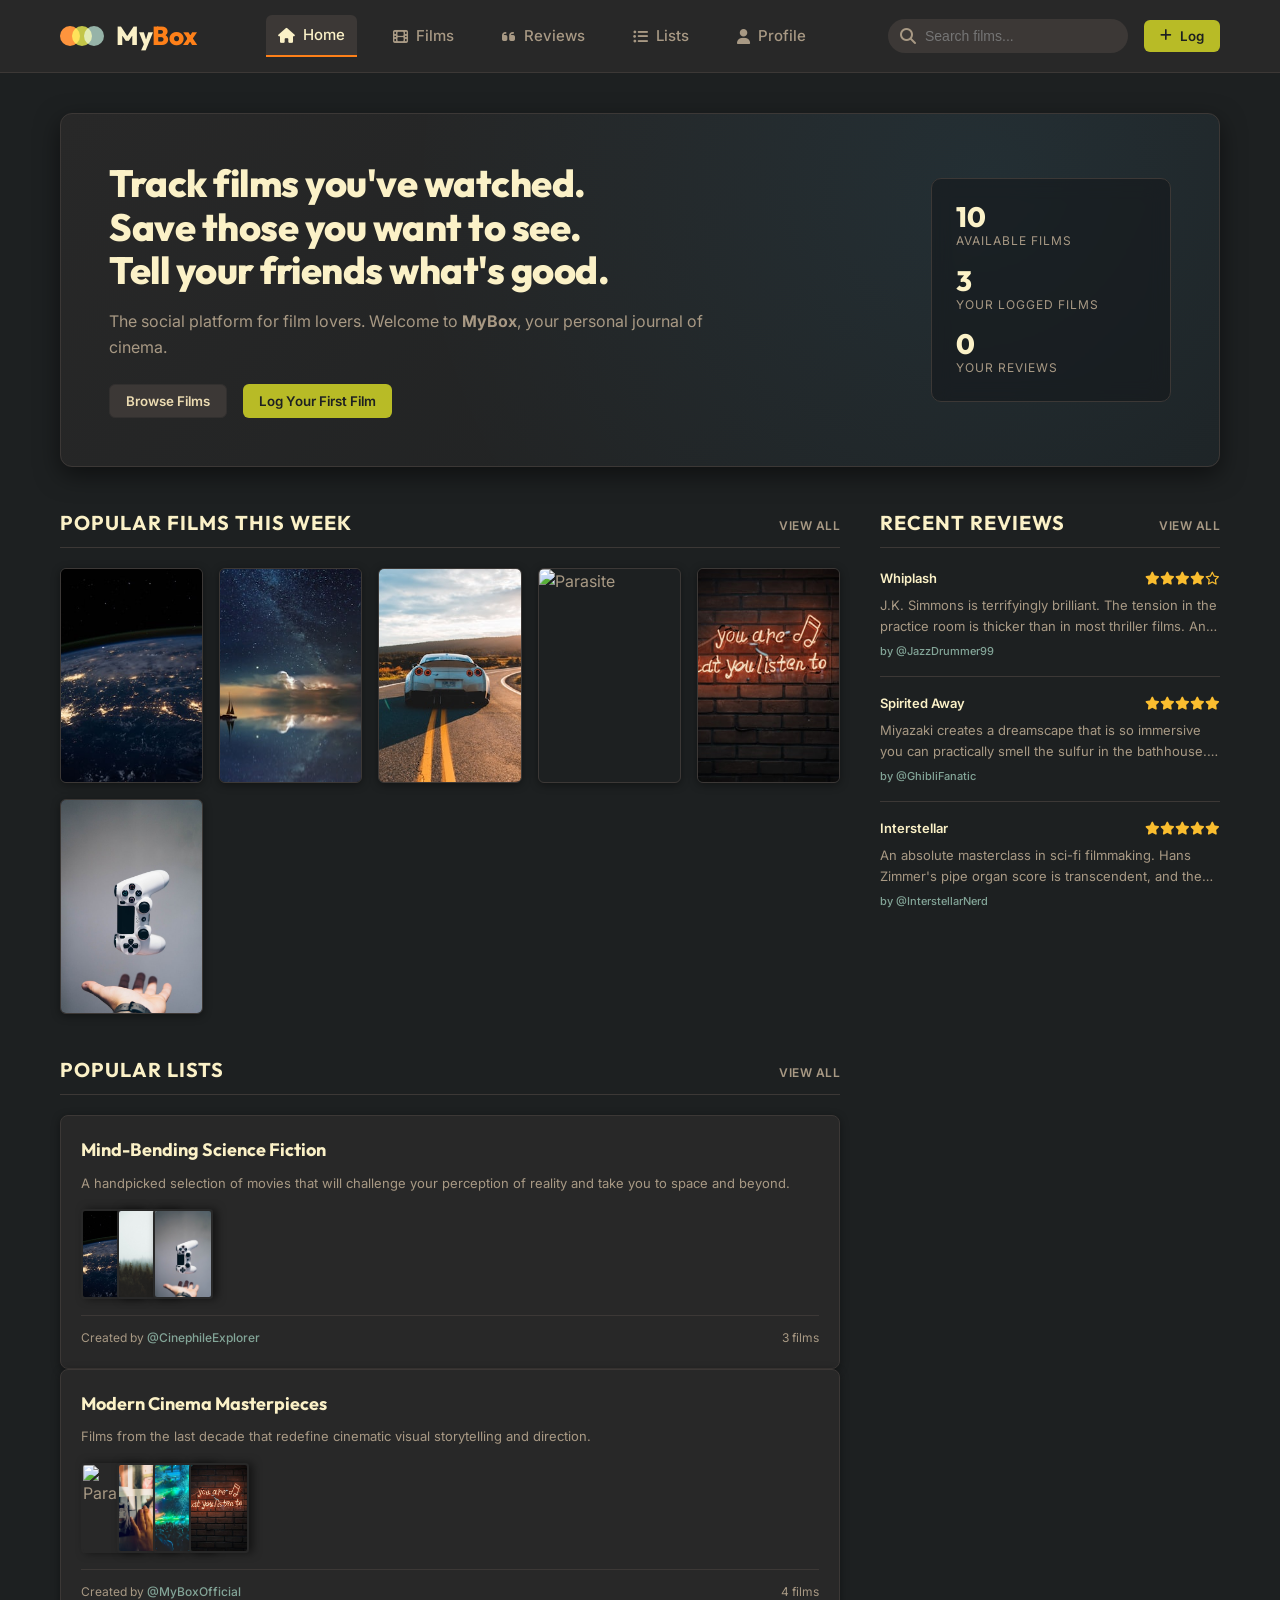
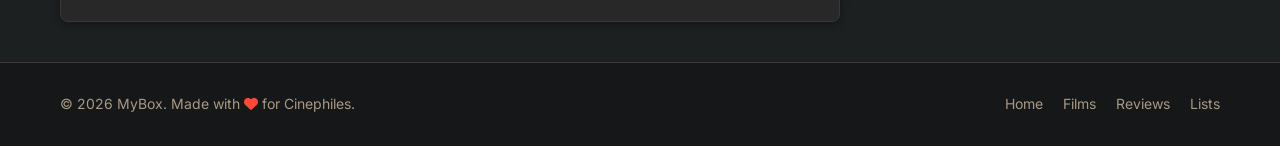
==== index.html @ 8ff8b57e "First Commit" ====
<!DOCTYPE html>
<html lang="en">
<head>
    <meta charset="UTF-8">
    <meta name="viewport" content="width=device-width, initial-scale=1.0">
    <title>MyBox — Track, Rate, and Review Films</title>
    <!-- Google Fonts: Inter & Outfit -->
    <link rel="preconnect" href="https://fonts.googleapis.com">
    <link rel="preconnect" href="https://fonts.gstatic.com" crossorigin>
    <link href="https://fonts.googleapis.com/css2?family=Inter:wght@300;400;500;600;700&family=Outfit:wght@400;500;600;700;800&display=swap" rel="stylesheet">
    <!-- FontAwesome for icons -->
    <link rel="stylesheet" href="https://cdnjs.cloudflare.com/ajax/libs/font-awesome/6.4.0/css/all.min.css">
    <!-- Main Stylesheet -->
    <link rel="stylesheet" href="styles.css">
</head>
<body>

    <!-- Header Navigation -->
    <header class="app-header">
        <div class="header-container">
            <!-- Logo Section -->
            <a href="#" class="logo-btn" id="nav-logo">
                <div class="logo-icon">
                    <span class="circle circle-orange"></span>
                    <span class="circle circle-green"></span>
                    <span class="circle circle-blue"></span>
                </div>
                <span class="logo-text">My<span>Box</span></span>
            </a>

            <!-- Navigation Links -->
            <nav class="nav-links">
                <a href="#" class="nav-item active" data-tab="home"><i class="fa-solid fa-house"></i> Home</a>
                <a href="#" class="nav-item" data-tab="films"><i class="fa-solid fa-film"></i> Films</a>
                <a href="#" class="nav-item" data-tab="reviews"><i class="fa-solid fa-quote-left"></i> Reviews</a>
                <a href="#" class="nav-item" data-tab="lists"><i class="fa-solid fa-list-ul"></i> Lists</a>
                <a href="#" class="nav-item" data-tab="profile" id="profile-nav-link"><i class="fa-solid fa-user"></i> Profile</a>
            </nav>

            <!-- Search and Actions -->
            <div class="header-actions">
                <div class="search-box">
                    <i class="fa-solid fa-magnifying-glass search-icon"></i>
                    <input type="text" id="global-search" placeholder="Search films...">
                    <div id="search-results-dropdown" class="search-dropdown hidden"></div>
                </div>
                <button class="btn btn-primary log-btn-trigger" id="global-log-btn">
                    <i class="fa-solid fa-plus"></i> Log
                </button>
            </div>
        </div>
    </header>

    <!-- Main Container -->
    <main class="app-main">

        <!-- ================= HOME TAB ================= -->
        <section id="home-tab" class="tab-content active">
            <!-- Hero Banner -->
            <div class="hero-banner">
                <div class="hero-overlay"></div>
                <div class="hero-content">
                    <h1>Track films you've watched.<br>Save those you want to see.<br>Tell your friends what's good.</h1>
                    <p class="hero-subtext">The social platform for film lovers. Welcome to <strong>MyBox</strong>, your personal journal of cinema.</p>
                    <div class="hero-cta">
                        <button class="btn btn-secondary nav-redirect-btn" data-target="films">Browse Films</button>
                        <button class="btn btn-primary log-btn-trigger">Log Your First Film</button>
                    </div>
                </div>
                <div class="hero-stats">
                    <div class="stat-card">
                        <span class="stat-num" id="stat-total-films">10</span>
                        <span class="stat-label">Available Films</span>
                    </div>
                    <div class="stat-card">
                        <span class="stat-num" id="stat-total-logs">0</span>
                        <span class="stat-label">Your Logged Films</span>
                    </div>
                    <div class="stat-card">
                        <span class="stat-num" id="stat-total-reviews">0</span>
                        <span class="stat-label">Your Reviews</span>
                    </div>
                </div>
            </div>

            <!-- Dashboard Grid -->
            <div class="home-grid">
                <!-- Popular Films Grid (Left side) -->
                <div class="grid-section main-section">
                    <div class="section-header">
                        <h2>Popular Films This Week</h2>
                        <a href="#" class="view-all-link nav-redirect-btn" data-target="films">View All</a>
                    </div>
                    <div class="films-slider" id="popular-films-grid">
                        <!-- Populated by JavaScript -->
                    </div>

                    <!-- Curated Lists Section -->
                    <div class="section-header list-section-header">
                        <h2>Popular Lists</h2>
                        <a href="#" class="view-all-link nav-redirect-btn" data-target="lists">View All</a>
                    </div>
                    <div class="lists-grid" id="popular-lists-grid">
                        <!-- Populated by JavaScript -->
                    </div>
                </div>

                <!-- Recent Activity & Reviews (Right side) -->
                <div class="grid-section side-section">
                    <div class="section-header">
                        <h2>Recent Reviews</h2>
                        <a href="#" class="view-all-link nav-redirect-btn" data-target="reviews">View All</a>
                    </div>
                    <div class="reviews-list-compact" id="home-reviews-list">
                        <!-- Populated by JavaScript -->
                    </div>
                </div>
            </div>
        </section>

        <!-- ================= FILMS TAB ================= -->
        <section id="films-tab" class="tab-content hidden">
            <div class="catalog-header">
                <div>
                    <h1>Browse Films</h1>
                    <p class="section-desc">Explore our database of films. Rate, like, or log any title to update your journal.</p>
                </div>
                <!-- Catalog Filters -->
                <div class="catalog-filters">
                    <div class="filter-group">
                        <label for="filter-genre">Genre</label>
                        <select id="filter-genre">
                            <option value="all">All Genres</option>
                            <!-- Genres populated by JS -->
                        </select>
                    </div>
                    <div class="filter-group">
                        <label for="sort-films">Sort By</label>
                        <select id="sort-films">
                            <option value="popularity">Popularity</option>
                            <option value="rating">Average Rating</option>
                            <option value="year-desc">Release Date (Newest)</option>
                            <option value="year-asc">Release Date (Oldest)</option>
                        </select>
                    </div>
                </div>
            </div>

            <!-- Film Grid -->
            <div class="films-grid-layout" id="films-catalog-grid">
                <!-- Populated by JavaScript -->
            </div>
        </section>

        <!-- ================= REVIEWS TAB ================= -->
        <section id="reviews-tab" class="tab-content hidden">
            <div class="reviews-header">
                <div>
                    <h1>Community Reviews</h1>
                    <p class="section-desc">See what others are writing about. Write your own review by logging a film.</p>
                </div>
                <button class="btn btn-primary log-btn-trigger"><i class="fa-solid fa-pen-fancy"></i> Write a Review</button>
            </div>

            <div class="reviews-layout">
                <div class="reviews-feed" id="full-reviews-feed">
                    <!-- Populated by JavaScript -->
                </div>
                <div class="reviews-sidebar">
                    <div class="sticky-card">
                        <h3>Your Reviewing Stats</h3>
                        <div class="sidebar-stat-row">
                            <span>Reviewed Films:</span>
                            <strong id="sidebar-reviewed-count">0</strong>
                        </div>
                        <div class="sidebar-stat-row">
                            <span>Average Given Rating:</span>
                            <strong id="sidebar-avg-rating">0.0 ★</strong>
                        </div>
                        <div class="sidebar-stat-row">
                            <span>Total Likes Given:</span>
                            <strong id="sidebar-likes-count">0 <i class="fa-solid fa-heart text-danger"></i></strong>
                        </div>
                    </div>
                </div>
            </div>
        </section>

        <!-- ================= LISTS TAB ================= -->
        <section id="lists-tab" class="tab-content hidden">
            <div class="lists-header">
                <div>
                    <h1>Curated Movie Lists</h1>
                    <p class="section-desc">Create and explore film collections curated by the MyBox community.</p>
                </div>
                <button class="btn btn-primary" id="create-list-trigger-btn"><i class="fa-solid fa-plus"></i> Create a List</button>
            </div>

            <div class="lists-catalog-grid" id="lists-catalog-grid">
                <!-- Populated by JavaScript -->
            </div>
        </section>

        <!-- ================= PROFILE TAB ================= -->
        <section id="profile-tab" class="tab-content hidden">
            <div class="profile-banner">
                <div class="profile-avatar">
                    <i class="fa-solid fa-user-astronaut"></i>
                </div>
                <div class="profile-info">
                    <h1 id="profile-username">CinephileExplorer</h1>
                    <p class="profile-bio">Welcome to my movie diary. Watching films, writing reviews, and curating collections.</p>
                </div>
                <div class="profile-counters">
                    <div class="counter-item">
                        <span class="counter-num" id="profile-watched-count">0</span>
                        <span class="counter-label">Watched</span>
                    </div>
                    <div class="counter-item">
                        <span class="counter-num" id="profile-watchlist-count">0</span>
                        <span class="counter-label">Watchlist</span>
                    </div>
                    <div class="counter-item">
                        <span class="counter-num" id="profile-likes-count">0</span>
                        <span class="counter-label">Liked</span>
                    </div>
                    <div class="counter-item">
                        <span class="counter-num" id="profile-lists-count">0</span>
                        <span class="counter-label">Lists</span>
                    </div>
                </div>
            </div>

            <!-- Profile Nav Tabs -->
            <div class="profile-tabs">
                <button class="profile-tab-btn active" data-profile-section="diary">Diary & Logs</button>
                <button class="profile-tab-btn" data-profile-section="watchlist">Watchlist</button>
                <button class="profile-tab-btn" data-profile-section="likes">Liked Films</button>
                <button class="profile-tab-btn" data-profile-section="mylists">My Lists</button>
            </div>

            <!-- Diary Section -->
            <div class="profile-section-content" id="profile-diary-section">
                <h2>Your Journal</h2>
                <div class="table-responsive">
                    <table class="diary-table">
                        <thead>
                            <tr>
                                <th>Date Logged</th>
                                <th>Film Title</th>
                                <th>Year</th>
                                <th>Your Rating</th>
                                <th>Liked</th>
                                <th>Review</th>
                                <th>Actions</th>
                            </tr>
                        </thead>
                        <tbody id="profile-diary-table-body">
                            <!-- Populated by JavaScript -->
                        </tbody>
                    </table>
                </div>
            </div>

            <!-- Watchlist Section -->
            <div class="profile-section-content hidden" id="profile-watchlist-section">
                <h2>Films you want to watch</h2>
                <div class="films-grid-layout" id="profile-watchlist-grid">
                    <!-- Populated by JavaScript -->
                </div>
            </div>

            <!-- Liked Section -->
            <div class="profile-section-content hidden" id="profile-likes-section">
                <h2>Films you've liked</h2>
                <div class="films-grid-layout" id="profile-likes-grid">
                    <!-- Populated by JavaScript -->
                </div>
            </div>

            <!-- My Lists Section -->
            <div class="profile-section-content hidden" id="profile-mylists-section">
                <h2>Your Custom Lists</h2>
                <div class="lists-catalog-grid" id="profile-mylists-grid">
                    <!-- Populated by JavaScript -->
                </div>
            </div>
        </section>

    </main>

    <!-- Footer -->
    <footer class="app-footer">
        <div class="footer-container">
            <p>&copy; 2026 MyBox. Made with <i class="fa-solid fa-heart text-danger"></i> for Cinephiles.</p>
            <div class="footer-links">
                <a href="#" class="nav-redirect-btn" data-target="home">Home</a>
                <a href="#" class="nav-redirect-btn" data-target="films">Films</a>
                <a href="#" class="nav-redirect-btn" data-target="reviews">Reviews</a>
                <a href="#" class="nav-redirect-btn" data-target="lists">Lists</a>
            </div>
        </div>
    </footer>

    <!-- ================= LOG FILM MODAL ================= -->
    <div class="modal-overlay hidden" id="log-modal">
        <div class="modal-container">
            <div class="modal-header">
                <h2>Log a Film</h2>
                <button class="modal-close" id="log-modal-close"><i class="fa-solid fa-xmark"></i></button>
            </div>
            <form id="log-film-form">
                <!-- Select Film Input -->
                <div class="form-group">
                    <label for="log-film-select">Select Film <span class="required">*</span></label>
                    <div class="select-search-container">
                        <select id="log-film-select" required>
                            <option value="" disabled selected>Choose a film to log...</option>
                            <!-- Populated by JavaScript -->
                        </select>
                    </div>
                </div>

                <!-- Rating -->
                <div class="form-group">
                    <label>Your Rating</label>
                    <div class="star-rating" id="modal-star-rating">
                        <i class="fa-regular fa-star rating-star" data-rating="1"></i>
                        <i class="fa-regular fa-star rating-star" data-rating="2"></i>
                        <i class="fa-regular fa-star rating-star" data-rating="3"></i>
                        <i class="fa-regular fa-star rating-star" data-rating="4"></i>
                        <i class="fa-regular fa-star rating-star" data-rating="5"></i>
                    </div>
                    <input type="hidden" id="log-rating-value" value="0">
                </div>

                <!-- Review Text -->
                <div class="form-group">
                    <label for="log-review-text">Review / Notes</label>
                    <textarea id="log-review-text" rows="5" placeholder="Write your thoughts about this film..."></textarea>
                </div>

                <!-- Options Row -->
                <div class="form-options-row">
                    <label class="checkbox-container">
                        <input type="checkbox" id="log-like-checkbox">
                        <span class="checkbox-checkmark"></span>
                        <i class="fa-solid fa-heart inline-heart"></i> Like this film
                    </label>

                    <label class="checkbox-container">
                        <input type="checkbox" id="log-watchlist-checkbox">
                        <span class="checkbox-checkmark"></span>
                        <i class="fa-solid fa-bookmark inline-bookmark"></i> Add to/Keep in Watchlist
                    </label>
                </div>

                <!-- Date -->
                <div class="form-group">
                    <label for="log-date">Watch Date</label>
                    <input type="date" id="log-date" required>
                </div>

                <!-- Footer Buttons -->
                <div class="modal-footer">
                    <button type="button" class="btn btn-secondary" id="log-modal-cancel">Cancel</button>
                    <button type="submit" class="btn btn-primary">Save Log</button>
                </div>
            </form>
        </div>
    </div>

    <!-- ================= FILM DETAIL MODAL ================= -->
    <div class="modal-overlay hidden" id="detail-modal">
        <div class="modal-container detail-modal-container">
            <button class="modal-close detail-modal-close" id="detail-modal-close"><i class="fa-solid fa-xmark"></i></button>
            
            <!-- Backdrop banner -->
            <div class="detail-backdrop" id="detail-backdrop-img">
                <div class="detail-backdrop-overlay"></div>
            </div>

            <!-- Detail Content -->
            <div class="detail-content-wrapper">
                <div class="detail-poster-column">
                    <img id="detail-poster" src="" alt="Film Poster">
                    <!-- Action Panel -->
                    <div class="action-panel">
                        <button class="action-btn" id="action-watch-btn" title="Mark as Watched">
                            <i class="fa-regular fa-circle-check"></i>
                            <span>Watched</span>
                        </button>
                        <button class="action-btn" id="action-like-btn" title="Like">
                            <i class="fa-regular fa-heart"></i>
                            <span>Like</span>
                        </button>
                        <button class="action-btn" id="action-watchlist-btn" title="Add to Watchlist">
                            <i class="fa-regular fa-bookmark"></i>
                            <span>Watchlist</span>
                        </button>
                    </div>
                </div>

                <div class="detail-info-column">
                    <div class="detail-title-row">
                        <h1 id="detail-title">Interstellar</h1>
                        <span class="detail-year" id="detail-year">2014</span>
                        <span class="detail-director-by">Directed by <span id="detail-director">Christopher Nolan</span></span>
                    </div>

                    <div class="detail-meta">
                        <span id="detail-runtime">169 mins</span>
                        <span class="meta-dot">&middot;</span>
                        <span id="detail-genres">Sci-Fi, Adventure</span>
                    </div>

                    <div class="detail-stats-row">
                        <div class="detail-stat">
                            <span class="val" id="detail-avg-rating-val">4.6 ★</span>
                            <span class="lbl">Average Rating</span>
                        </div>
                        <div class="detail-stat">
                            <span class="val" id="detail-likes-count-val">4,203</span>
                            <span class="lbl">Likes</span>
                        </div>
                    </div>

                    <div class="detail-synopsis-section">
                        <h3>Synopsis</h3>
                        <p id="detail-synopsis">The adventures of a group of explorers who make use of a newly discovered wormhole to surpass the limitations on human space travel and conquer the vast distances involved in an interstellar voyage.</p>
                    </div>

                    <div class="detail-cast-section">
                        <h3>Starring</h3>
                        <p id="detail-cast">Matthew McConaughey, Anne Hathaway, Jessica Chastain</p>
                    </div>

                    <!-- Reviews on this film -->
                    <div class="detail-reviews-section">
                        <h3>Reviews on MyBox</h3>
                        <div class="detail-reviews-list" id="detail-reviews-list">
                            <!-- Populated by JavaScript -->
                        </div>
                    </div>
                </div>
            </div>
        </div>
    </div>

    <!-- ================= CREATE LIST MODAL ================= -->
    <div class="modal-overlay hidden" id="create-list-modal">
        <div class="modal-container">
            <div class="modal-header">
                <h2>Create a Movie List</h2>
                <button class="modal-close" id="create-list-modal-close"><i class="fa-solid fa-xmark"></i></button>
            </div>
            <form id="create-list-form">
                <div class="form-group">
                    <label for="list-name">List Name <span class="required">*</span></label>
                    <input type="text" id="list-name" placeholder="e.g. Cinematic Masterpieces of the 21st Century" required>
                </div>

                <div class="form-group">
                    <label for="list-desc">Description</label>
                    <textarea id="list-desc" rows="3" placeholder="Explain what this list is about..."></textarea>
                </div>

                <div class="form-group">
                    <label>Select Films to Include <span class="required">*</span></label>
                    <p class="help-text">Choose at least 2 films to save this list.</p>
                    <div class="checkbox-films-list" id="list-films-checkboxes">
                        <!-- Populated by JavaScript -->
                    </div>
                </div>

                <div class="modal-footer">
                    <button type="button" class="btn btn-secondary" id="create-list-modal-cancel">Cancel</button>
                    <button type="submit" class="btn btn-primary">Create List</button>
                </div>
            </form>
        </div>
    </div>

    <!-- Application Script -->
    <script src="app.js"></script>
</body>
</html>
---- styles.css ----
/* ==========================================================================
   MYBOX DESIGN SYSTEM & STYLESHEET
   ========================================================================== */

/* Color Tokens & Variables (Gruvbox Dark Theme) */
:root {
    --bg-color: #1d2021;
    --panel-color: #282828;
    --panel-hover: #32302f;
    --border-color: #3c3836;
    --text-color: #a89984;
    --text-white: #fbf1c7;
    --text-highlight: #ebdbb2;
    
    /* Branding Accent Colors */
    --color-orange: #fe8019;
    --color-green: #b8bb26;
    --color-blue: #83a598;
    --danger-color: #fb4934;
    --star-color: #fabd2f;
    
    /* Layout & Shadow */
    --input-bg: #3c3836;
    --input-focus: #504945;
    --shadow-sm: 0 2px 8px rgba(0, 0, 0, 0.4);
    --shadow-md: 0 8px 24px rgba(0, 0, 0, 0.5);
    --shadow-lg: 0 16px 48px rgba(0, 0, 0, 0.7);
    --transition: all 0.25s cubic-bezier(0.25, 0.8, 0.25, 1);
    
    /* Typography */
    --font-sans: 'Inter', system-ui, -apple-system, sans-serif;
    --font-title: 'Outfit', sans-serif;
}

/* Reset and Base Styles */
* {
    box-sizing: border-box;
    margin: 0;
    padding: 0;
}

body {
    background-color: var(--bg-color);
    color: var(--text-color);
    font-family: var(--font-sans);
    line-height: 1.6;
    -webkit-font-smoothing: antialiased;
    overflow-x: hidden;
}

/* Custom Scrollbar */
::-webkit-scrollbar {
    width: 10px;
}
::-webkit-scrollbar-track {
    background: var(--bg-color);
}
::-webkit-scrollbar-thumb {
    background: var(--border-color);
    border-radius: 5px;
}
::-webkit-scrollbar-thumb:hover {
    background: var(--input-focus);
}

a {
    color: var(--text-highlight);
    text-decoration: none;
    transition: var(--transition);
}

a:hover {
    color: var(--color-blue);
}

button {
    font-family: var(--font-sans);
    cursor: pointer;
    border: none;
    outline: none;
}

/* Helpers */
.hidden {
    display: none !important;
}

.text-danger {
    color: var(--danger-color);
}

.text-success {
    color: var(--color-green);
}

/* ==========================================================================
   LAYOUT STRUCTURE
   ========================================================================== */

.app-header {
    background-color: var(--panel-color);
    border-bottom: 1px solid var(--border-color);
    position: sticky;
    top: 0;
    z-index: 100;
    backdrop-filter: blur(10px);
}

.header-container {
    max-width: 1200px;
    margin: 0 auto;
    padding: 0 20px;
    height: 72px;
    display: flex;
    align-items: center;
    justify-content: space-between;
}

/* Logo Brand Styling */
.logo-btn {
    display: flex;
    align-items: center;
    gap: 12px;
    font-family: var(--font-title);
    font-size: 26px;
    font-weight: 800;
    letter-spacing: -0.5px;
    color: var(--text-white);
}

.logo-icon {
    display: flex;
    position: relative;
    width: 44px;
    height: 24px;
    align-items: center;
}

.circle {
    display: inline-block;
    width: 20px;
    height: 20px;
    border-radius: 50%;
    position: absolute;
    mix-blend-mode: screen;
}

.circle-orange {
    background-color: var(--color-orange);
    left: 0;
}

.circle-green {
    background-color: var(--color-green);
    left: 12px;
    z-index: 2;
}

.circle-blue {
    background-color: var(--color-blue);
    left: 24px;
    z-index: 1;
}

.logo-text span {
    color: var(--color-orange);
}

/* Header Navigation Links */
.nav-links {
    display: flex;
    gap: 24px;
}

.nav-item {
    color: var(--text-color);
    font-weight: 500;
    font-size: 15px;
    padding: 8px 12px;
    border-radius: 6px;
    display: flex;
    align-items: center;
    gap: 8px;
}

.nav-item:hover, .nav-item.active {
    color: var(--text-white);
    background-color: var(--border-color);
}

.nav-item.active {
    border-bottom: 2px solid var(--color-orange);
    border-radius: 6px 6px 0 0;
}

/* Search bar styling */
.header-actions {
    display: flex;
    align-items: center;
    gap: 16px;
}

.search-box {
    position: relative;
    width: 240px;
}

.search-box input {
    width: 100%;
    background-color: var(--input-bg);
    border: 1px solid transparent;
    border-radius: 20px;
    padding: 8px 16px 8px 36px;
    color: var(--text-white);
    font-size: 14px;
    transition: var(--transition);
}

.search-box input:focus {
    border-color: var(--color-blue);
    background-color: var(--input-focus);
    outline: none;
    width: 280px;
}

.search-icon {
    position: absolute;
    left: 12px;
    top: 50%;
    transform: translateY(-50%);
    color: var(--text-color);
}

/* Dropdown Search Results */
.search-dropdown {
    position: absolute;
    top: 110%;
    right: 0;
    width: 320px;
    max-height: 400px;
    background-color: var(--panel-color);
    border: 1px solid var(--border-color);
    border-radius: 8px;
    box-shadow: var(--shadow-lg);
    z-index: 110;
    overflow-y: auto;
}

.search-result-item {
    display: flex;
    padding: 10px 12px;
    border-bottom: 1px solid var(--border-color);
    cursor: pointer;
    transition: var(--transition);
}

.search-result-item:hover {
    background-color: var(--panel-hover);
}

.search-result-poster {
    width: 40px;
    height: 58px;
    border-radius: 4px;
    object-fit: cover;
    margin-right: 12px;
}

.search-result-info {
    display: flex;
    flex-direction: column;
    justify-content: center;
}

.search-result-title {
    color: var(--text-white);
    font-weight: 600;
    font-size: 14px;
}

.search-result-year {
    font-size: 12px;
    color: var(--text-color);
}

/* Buttons */
.btn {
    padding: 8px 16px;
    font-weight: 600;
    border-radius: 6px;
    transition: var(--transition);
    display: inline-flex;
    align-items: center;
    gap: 8px;
}

.btn-primary {
    background-color: var(--color-green);
    color: var(--bg-color);
}

.btn-primary:hover {
    background-color: #d8fa3b; /* bright light green-yellow */
    color: var(--bg-color);
    transform: translateY(-1px);
    box-shadow: 0 4px 12px rgba(184, 187, 38, 0.4);
}

.btn-secondary {
    background-color: var(--border-color);
    color: var(--text-highlight);
    border: 1px solid var(--panel-hover);
}

.btn-secondary:hover {
    background-color: var(--panel-hover);
    transform: translateY(-1px);
}

.btn-danger {
    background-color: var(--danger-color);
    color: var(--text-white);
}

.btn-danger:hover {
    background-color: #ff6b81;
}

/* Main Area Container */
.app-main {
    max-width: 1200px;
    margin: 0 auto;
    padding: 40px 20px;
    min-height: calc(100vh - 200px);
}

/* Footer Section */
.app-footer {
    background-color: #151718;
    border-top: 1px solid var(--border-color);
    padding: 30px 0;
    font-size: 14px;
}

.footer-container {
    max-width: 1200px;
    margin: 0 auto;
    padding: 0 20px;
    display: flex;
    justify-content: space-between;
    align-items: center;
}

.footer-links {
    display: flex;
    gap: 20px;
}

.footer-links a {
    color: var(--text-color);
}

.footer-links a:hover {
    color: var(--text-white);
}

/* ==========================================================================
   TAB: HOME & HERO SECTION
   ========================================================================== */

/* Hero Banner */
.hero-banner {
    position: relative;
    background: linear-gradient(135deg, var(--panel-color) 0%, var(--bg-color) 100%);
    border-radius: 12px;
    padding: 48px;
    margin-bottom: 40px;
    overflow: hidden;
    border: 1px solid var(--border-color);
    box-shadow: var(--shadow-md);
    display: flex;
    justify-content: space-between;
    align-items: center;
    flex-wrap: wrap;
    gap: 30px;
}

.hero-overlay {
    position: absolute;
    top: 0;
    left: 0;
    right: 0;
    bottom: 0;
    background: radial-gradient(circle at 80% 20%, rgba(64, 188, 244, 0.08) 0%, transparent 60%);
    z-index: 1;
}

.hero-content {
    max-width: 600px;
    position: relative;
    z-index: 2;
}

.hero-content h1 {
    font-family: var(--font-title);
    font-size: 38px;
    font-weight: 800;
    line-height: 1.15;
    color: var(--text-white);
    margin-bottom: 16px;
    letter-spacing: -0.5px;
}

.hero-subtext {
    font-size: 16px;
    color: var(--text-color);
    margin-bottom: 24px;
}

.hero-cta {
    display: flex;
    gap: 16px;
}

/* Stats panel */
.hero-stats {
    display: flex;
    flex-direction: column;
    gap: 16px;
    position: relative;
    z-index: 2;
    background-color: rgba(20, 24, 28, 0.6);
    padding: 24px;
    border-radius: 10px;
    border: 1px solid var(--border-color);
    backdrop-filter: blur(10px);
    min-width: 240px;
}

.stat-card {
    display: flex;
    flex-direction: column;
}

.stat-num {
    font-size: 28px;
    font-weight: 800;
    color: var(--text-white);
    font-family: var(--font-title);
    line-height: 1;
}

.stat-label {
    font-size: 12px;
    text-transform: uppercase;
    letter-spacing: 1px;
    color: var(--text-color);
}

/* Home Layout Grid */
.home-grid {
    display: grid;
    grid-template-columns: 1fr 340px;
    gap: 40px;
}

.section-header {
    display: flex;
    justify-content: space-between;
    align-items: baseline;
    margin-bottom: 20px;
    border-bottom: 1px solid var(--border-color);
    padding-bottom: 8px;
}

.section-header h2 {
    font-family: var(--font-title);
    font-size: 20px;
    color: var(--text-white);
    font-weight: 700;
    text-transform: uppercase;
    letter-spacing: 1px;
}

.view-all-link {
    font-size: 12px;
    font-weight: 600;
    text-transform: uppercase;
    letter-spacing: 0.5px;
    color: var(--text-color);
}

.view-all-link:hover {
    color: var(--color-orange);
}

/* Movie Cards Carousel Grid */
.films-slider {
    display: grid;
    grid-template-columns: repeat(auto-fill, minmax(130px, 1fr));
    gap: 16px;
    margin-bottom: 40px;
}

.list-section-header {
    margin-top: 20px;
}

/* Film Card Item styling */
.film-card {
    position: relative;
    border-radius: 6px;
    overflow: hidden;
    aspect-ratio: 2/3;
    cursor: pointer;
    box-shadow: var(--shadow-sm);
    transition: var(--transition);
    border: 1px solid var(--border-color);
}

.film-card img {
    width: 100%;
    height: 100%;
    object-fit: cover;
    display: block;
    transition: var(--transition);
}

.film-card-overlay {
    position: absolute;
    top: 0;
    left: 0;
    right: 0;
    bottom: 0;
    background: rgba(10, 15, 20, 0.85);
    display: flex;
    flex-direction: column;
    justify-content: space-between;
    padding: 12px;
    opacity: 0;
    transition: var(--transition);
    z-index: 5;
}

.film-card:hover {
    transform: scale(1.05);
    box-shadow: 0 8px 20px rgba(0,0,0,0.6);
    border-color: var(--color-blue);
}

.film-card:hover .film-card-overlay {
    opacity: 1;
}

.film-overlay-top {
    display: flex;
    justify-content: flex-end;
    gap: 8px;
}

.film-action-icon {
    width: 28px;
    height: 28px;
    background: rgba(255, 255, 255, 0.1);
    border-radius: 50%;
    display: flex;
    align-items: center;
    justify-content: center;
    color: var(--text-white);
    transition: var(--transition);
}

.film-action-icon:hover {
    background-color: var(--color-orange);
    color: var(--bg-color);
}

.film-action-icon.liked {
    color: var(--danger-color);
}

.film-action-icon.watched {
    color: var(--color-green);
}

.film-overlay-bottom {
    display: flex;
    flex-direction: column;
    gap: 4px;
}

.film-overlay-title {
    font-weight: 700;
    font-size: 13px;
    line-height: 1.2;
    color: var(--text-white);
    display: -webkit-box;
    -webkit-line-clamp: 2;
    -webkit-box-orient: vertical;
    overflow: hidden;
}

.film-overlay-year {
    font-size: 11px;
    color: var(--text-color);
}

.film-overlay-rating {
    font-size: 12px;
    color: var(--star-color);
    font-weight: bold;
    display: flex;
    align-items: center;
    gap: 4px;
}

/* ==========================================================================
   TAB: FILMS CATALOG
   ========================================================================== */

.catalog-header {
    display: flex;
    justify-content: space-between;
    align-items: center;
    margin-bottom: 30px;
    flex-wrap: wrap;
    gap: 20px;
}

.catalog-header h1 {
    font-family: var(--font-title);
    font-size: 28px;
    color: var(--text-white);
    font-weight: 800;
}

.section-desc {
    font-size: 14px;
    color: var(--text-color);
}

.catalog-filters {
    display: flex;
    gap: 16px;
}

.filter-group {
    display: flex;
    flex-direction: column;
    gap: 6px;
}

.filter-group label {
    font-size: 11px;
    text-transform: uppercase;
    letter-spacing: 0.5px;
    font-weight: 600;
}

.filter-group select {
    background-color: var(--panel-color);
    color: var(--text-white);
    border: 1px solid var(--border-color);
    padding: 8px 12px;
    border-radius: 6px;
    font-weight: 500;
    min-width: 140px;
    outline: none;
}

.filter-group select:focus {
    border-color: var(--color-blue);
}

.films-grid-layout {
    display: grid;
    grid-template-columns: repeat(auto-fill, minmax(160px, 1fr));
    gap: 24px;
}

/* ==========================================================================
   TAB: REVIEWS
   ========================================================================== */

.reviews-header {
    display: flex;
    justify-content: space-between;
    align-items: center;
    margin-bottom: 30px;
}

.reviews-header h1 {
    font-family: var(--font-title);
    font-size: 28px;
    color: var(--text-white);
    font-weight: 800;
}

.reviews-layout {
    display: grid;
    grid-template-columns: 1fr 300px;
    gap: 40px;
}

/* Reviews Feed */
.reviews-feed {
    display: flex;
    flex-direction: column;
    gap: 24px;
}

.review-card {
    background-color: var(--panel-color);
    border: 1px solid var(--border-color);
    border-radius: 8px;
    padding: 24px;
    display: flex;
    gap: 20px;
    box-shadow: var(--shadow-sm);
    transition: var(--transition);
}

.review-card:hover {
    border-color: var(--color-orange);
    box-shadow: var(--shadow-md);
}

.review-card-poster {
    width: 80px;
    height: 120px;
    border-radius: 4px;
    object-fit: cover;
    flex-shrink: 0;
    box-shadow: var(--shadow-sm);
    cursor: pointer;
}

.review-card-body {
    flex-grow: 1;
}

.review-card-header {
    display: flex;
    justify-content: space-between;
    align-items: flex-start;
    margin-bottom: 10px;
    flex-wrap: wrap;
    gap: 8px;
}

.review-film-info h3 {
    font-family: var(--font-title);
    font-size: 18px;
    color: var(--text-white);
    font-weight: 700;
    display: inline-flex;
    align-items: center;
    gap: 8px;
}

.review-film-info h3 span {
    font-weight: 400;
    font-size: 14px;
    color: var(--text-color);
}

.review-user-info {
    display: flex;
    align-items: center;
    gap: 8px;
    margin-top: 4px;
    font-size: 13px;
}

.review-user-avatar {
    width: 20px;
    height: 20px;
    border-radius: 50%;
    background-color: var(--color-blue);
    color: var(--bg-color);
    display: flex;
    align-items: center;
    justify-content: center;
    font-size: 10px;
}

.review-username {
    font-weight: 600;
    color: var(--text-highlight);
}

.review-stars {
    color: var(--star-color);
    font-size: 14px;
    margin-top: 4px;
}

.review-date {
    font-size: 12px;
    color: var(--text-color);
}

.review-card-text {
    font-size: 14px;
    color: var(--text-highlight);
    white-space: pre-wrap;
    margin-bottom: 14px;
}

.review-card-footer {
    display: flex;
    align-items: center;
    justify-content: space-between;
    border-top: 1px solid var(--border-color);
    padding-top: 12px;
    font-size: 12px;
}

.like-button-action {
    display: inline-flex;
    align-items: center;
    gap: 6px;
    color: var(--text-color);
    background: transparent;
    cursor: pointer;
    font-size: 13px;
    transition: var(--transition);
}

.like-button-action:hover, .like-button-action.liked {
    color: var(--danger-color);
}

.like-button-action i {
    font-size: 14px;
}

.review-delete-btn {
    color: var(--text-color);
    background: transparent;
    font-size: 12px;
    transition: var(--transition);
}

.review-delete-btn:hover {
    color: var(--danger-color);
}

/* Compact Review Item for sidebar */
.reviews-list-compact {
    display: flex;
    flex-direction: column;
    gap: 16px;
}

.compact-review-item {
    border-bottom: 1px solid var(--border-color);
    padding-bottom: 16px;
}

.compact-review-item:last-child {
    border-bottom: none;
}

.compact-review-header {
    display: flex;
    justify-content: space-between;
    align-items: center;
    font-size: 13px;
    margin-bottom: 6px;
}

.compact-review-title {
    color: var(--text-white);
    font-weight: 600;
}

.compact-review-stars {
    color: var(--star-color);
}

.compact-review-text {
    font-size: 13px;
    color: var(--text-color);
    display: -webkit-box;
    -webkit-line-clamp: 2;
    -webkit-box-orient: vertical;
    overflow: hidden;
    margin-bottom: 6px;
}

.compact-review-user {
    font-size: 11px;
    color: var(--color-blue);
    font-weight: 500;
}

/* Sidebar Info Card */
.reviews-sidebar .sticky-card {
    background-color: var(--panel-color);
    border: 1px solid var(--border-color);
    border-radius: 8px;
    padding: 20px;
    position: sticky;
    top: 92px;
}

.reviews-sidebar h3 {
    font-family: var(--font-title);
    font-size: 16px;
    color: var(--text-white);
    margin-bottom: 16px;
    padding-bottom: 8px;
    border-bottom: 1px solid var(--border-color);
}

.sidebar-stat-row {
    display: flex;
    justify-content: space-between;
    margin-bottom: 12px;
    font-size: 14px;
}

.sidebar-stat-row:last-child {
    margin-bottom: 0;
}

/* ==========================================================================
   TAB: LISTS CATALOG
   ========================================================================== */

.lists-header {
    display: flex;
    justify-content: space-between;
    align-items: center;
    margin-bottom: 30px;
}

.lists-header h1 {
    font-family: var(--font-title);
    font-size: 28px;
    color: var(--text-white);
    font-weight: 800;
}

.lists-catalog-grid {
    display: grid;
    grid-template-columns: repeat(auto-fill, minmax(320px, 1fr));
    gap: 24px;
}

.list-card {
    background-color: var(--panel-color);
    border: 1px solid var(--border-color);
    border-radius: 8px;
    padding: 20px;
    display: flex;
    flex-direction: column;
    justify-content: space-between;
    transition: var(--transition);
    cursor: pointer;
    box-shadow: var(--shadow-sm);
}

.list-card:hover {
    border-color: var(--color-orange);
    transform: translateY(-2px);
    box-shadow: var(--shadow-md);
}

.list-card-details h3 {
    font-family: var(--font-title);
    font-size: 18px;
    color: var(--text-white);
    margin-bottom: 8px;
}

.list-card-desc {
    font-size: 13px;
    color: var(--text-color);
    margin-bottom: 16px;
    display: -webkit-box;
    -webkit-line-clamp: 2;
    -webkit-box-orient: vertical;
    overflow: hidden;
}

/* Overlapping list stack of covers */
.list-covers-stack {
    display: flex;
    margin-bottom: 16px;
    height: 90px;
}

.list-stack-poster {
    width: 60px;
    height: 90px;
    border-radius: 4px;
    object-fit: cover;
    border: 2px solid var(--panel-color);
    margin-right: -24px;
    box-shadow: 4px 0 8px rgba(0,0,0,0.5);
    transition: var(--transition);
}

.list-card:hover .list-stack-poster {
    margin-right: -12px;
}

.list-card-footer {
    display: flex;
    justify-content: space-between;
    font-size: 12px;
    border-top: 1px solid var(--border-color);
    padding-top: 12px;
    color: var(--text-color);
}

.list-author {
    color: var(--color-blue);
    font-weight: 500;
}

/* ==========================================================================
   TAB: PROFILE SECTION
   ========================================================================== */

.profile-banner {
    background: linear-gradient(to right, var(--panel-color), var(--bg-color));
    border: 1px solid var(--border-color);
    border-radius: 12px;
    padding: 30px;
    display: flex;
    align-items: center;
    gap: 30px;
    margin-bottom: 30px;
    flex-wrap: wrap;
}

.profile-avatar {
    width: 80px;
    height: 80px;
    border-radius: 50%;
    background-color: var(--color-orange);
    color: var(--bg-color);
    display: flex;
    align-items: center;
    justify-content: center;
    font-size: 36px;
    box-shadow: var(--shadow-sm);
}

.profile-info {
    flex-grow: 1;
}

.profile-info h1 {
    font-family: var(--font-title);
    font-size: 26px;
    color: var(--text-white);
    font-weight: 800;
}

.profile-bio {
    font-size: 14px;
    color: var(--text-color);
    margin-top: 4px;
}

.profile-counters {
    display: flex;
    gap: 24px;
}

.counter-item {
    display: flex;
    flex-direction: column;
    align-items: center;
}

.counter-num {
    font-size: 24px;
    font-weight: 800;
    color: var(--text-white);
    font-family: var(--font-title);
}

.counter-label {
    font-size: 11px;
    text-transform: uppercase;
    letter-spacing: 0.5px;
    color: var(--text-color);
}

/* Profile Tab Bar */
.profile-tabs {
    display: flex;
    border-bottom: 1px solid var(--border-color);
    margin-bottom: 30px;
    gap: 8px;
}

.profile-tab-btn {
    background: transparent;
    color: var(--text-color);
    padding: 12px 20px;
    font-size: 14px;
    font-weight: 600;
    border-bottom: 2px solid transparent;
    transition: var(--transition);
}

.profile-tab-btn:hover {
    color: var(--text-white);
}

.profile-tab-btn.active {
    color: var(--text-white);
    border-color: var(--color-orange);
}

/* Profile Tab Content States */
.profile-section-content h2 {
    font-family: var(--font-title);
    font-size: 20px;
    color: var(--text-white);
    margin-bottom: 20px;
    font-weight: 700;
}

/* Journal/Diary Table styling */
.table-responsive {
    overflow-x: auto;
    width: 100%;
}

.diary-table {
    width: 100%;
    border-collapse: collapse;
    font-size: 14px;
    color: var(--text-white);
}

.diary-table th, .diary-table td {
    padding: 12px 16px;
    text-align: left;
    border-bottom: 1px solid var(--border-color);
}

.diary-table th {
    font-weight: 600;
    text-transform: uppercase;
    font-size: 11px;
    letter-spacing: 1px;
    color: var(--text-color);
    background-color: rgba(20, 24, 28, 0.4);
}

.diary-table tr:hover td {
    background-color: var(--panel-color);
}

.diary-table .diary-date {
    color: var(--text-color);
    font-family: monospace;
}

.diary-table .diary-film-title {
    font-weight: 600;
    color: var(--text-highlight);
    cursor: pointer;
}

.diary-table .diary-film-title:hover {
    color: var(--color-blue);
}

.diary-table .diary-year {
    color: var(--text-color);
}

.diary-table .diary-stars {
    color: var(--star-color);
}

.diary-table .diary-heart {
    color: var(--danger-color);
}

.diary-table .diary-review-snippet {
    color: var(--text-color);
    font-style: italic;
    max-width: 300px;
    white-space: nowrap;
    overflow: hidden;
    text-overflow: ellipsis;
}

.diary-action-delete {
    color: var(--text-color);
    background: transparent;
    cursor: pointer;
    transition: var(--transition);
}

.diary-action-delete:hover {
    color: var(--danger-color);
}

/* ==========================================================================
   MODALS LAYOUT
   ========================================================================== */

.modal-overlay {
    position: fixed;
    top: 0;
    left: 0;
    right: 0;
    bottom: 0;
    background-color: rgba(10, 14, 18, 0.85);
    display: flex;
    align-items: center;
    justify-content: center;
    z-index: 200;
    backdrop-filter: blur(8px);
    opacity: 1;
    transition: var(--transition);
    padding: 20px;
    overflow-y: auto;
}

.modal-overlay.hidden {
    opacity: 0;
    pointer-events: none;
}

.modal-container {
    background-color: var(--panel-color);
    border: 1px solid var(--border-color);
    border-radius: 12px;
    width: 100%;
    max-width: 500px;
    box-shadow: var(--shadow-lg);
    overflow: hidden;
    position: relative;
    animation: modalSlideDown 0.3s cubic-bezier(0.25, 0.8, 0.25, 1);
}

.modal-overlay.hidden .modal-container {
    animation: none;
}

@keyframes modalSlideDown {
    from {
        transform: translateY(-30px);
        opacity: 0;
    }
    to {
        transform: translateY(0);
        opacity: 1;
    }
}

.modal-header {
    padding: 20px 24px;
    border-bottom: 1px solid var(--border-color);
    display: flex;
    justify-content: justify-between;
    align-items: center;
}

.modal-header h2 {
    font-family: var(--font-title);
    font-size: 20px;
    color: var(--text-white);
    font-weight: 700;
}

.modal-close {
    background: transparent;
    color: var(--text-color);
    font-size: 20px;
    transition: var(--transition);
    cursor: pointer;
}

.modal-close:hover {
    color: var(--text-white);
}

/* Forms in Modal */
#log-film-form, #create-list-form {
    padding: 24px;
}

.form-group {
    margin-bottom: 20px;
}

.form-group label {
    display: block;
    font-size: 13px;
    font-weight: 600;
    color: var(--text-white);
    margin-bottom: 8px;
}

.form-group .required {
    color: var(--danger-color);
}

.form-group input[type="text"],
.form-group input[type="date"],
.form-group textarea,
.form-group select {
    width: 100%;
    background-color: var(--input-bg);
    border: 1px solid var(--border-color);
    border-radius: 6px;
    padding: 10px 14px;
    color: var(--text-white);
    font-size: 14px;
    font-family: var(--font-sans);
    outline: none;
    transition: var(--transition);
}

.form-group input[type="text"]:focus,
.form-group input[type="date"]:focus,
.form-group textarea:focus,
.form-group select:focus {
    border-color: var(--color-blue);
    background-color: var(--input-focus);
}

.help-text {
    font-size: 12px;
    color: var(--text-color);
    margin-bottom: 8px;
    margin-top: -4px;
}

/* Checkbox multi lists */
.checkbox-films-list {
    max-height: 180px;
    overflow-y: auto;
    border: 1px solid var(--border-color);
    border-radius: 6px;
    background-color: var(--input-bg);
    padding: 10px;
}

.checkbox-films-list label {
    display: flex;
    align-items: center;
    gap: 10px;
    padding: 6px 8px;
    cursor: pointer;
    font-weight: normal;
    font-size: 13px;
    border-bottom: 1px solid rgba(255,255,255,0.05);
}

.checkbox-films-list label:last-child {
    border-bottom: none;
}

.checkbox-films-list label:hover {
    background-color: var(--panel-hover);
}

/* Star Rating widget */
.star-rating {
    display: flex;
    gap: 8px;
    font-size: 24px;
    color: var(--border-color);
    cursor: pointer;
}

.star-rating .rating-star {
    transition: transform 0.1s ease;
}

.star-rating .rating-star:hover {
    transform: scale(1.15);
}

.star-rating .rating-star.selected,
.star-rating .rating-star.active {
    color: var(--star-color);
}

/* Form Checkbox custom row */
.form-options-row {
    display: flex;
    gap: 24px;
    margin-bottom: 20px;
    flex-wrap: wrap;
}

.checkbox-container {
    display: flex;
    align-items: center;
    position: relative;
    padding-left: 28px;
    cursor: pointer;
    font-size: 14px;
    user-select: none;
    color: var(--text-highlight);
    font-weight: 500;
}

.checkbox-container input {
    position: absolute;
    opacity: 0;
    cursor: pointer;
    height: 0;
    width: 0;
}

.checkbox-checkmark {
    position: absolute;
    top: 2px;
    left: 0;
    height: 18px;
    width: 18px;
    background-color: var(--input-bg);
    border: 1px solid var(--border-color);
    border-radius: 4px;
}

.checkbox-container:hover input ~ .checkbox-checkmark {
    background-color: var(--input-focus);
}

.checkbox-container input:checked ~ .checkbox-checkmark {
    background-color: var(--color-green);
    border-color: var(--color-green);
}

.checkbox-checkmark:after {
    content: "";
    position: absolute;
    display: none;
}

.checkbox-container input:checked ~ .checkbox-checkmark:after {
    display: block;
}

.checkbox-container .checkbox-checkmark:after {
    left: 6px;
    top: 2px;
    width: 5px;
    height: 9px;
    border: solid var(--bg-color);
    border-width: 0 2px 2px 0;
    transform: rotate(45deg);
}

.inline-heart {
    color: var(--danger-color);
    margin-right: 4px;
}

.inline-bookmark {
    color: var(--color-blue);
    margin-right: 4px;
}

.modal-footer {
    display: flex;
    justify-content: flex-end;
    gap: 12px;
    margin-top: 10px;
}

/* ==========================================================================
   DETAIL MODAL LAYOUT
   ========================================================================== */

.detail-modal-container {
    max-width: 860px;
    border-radius: 12px;
}

.detail-modal-close {
    position: absolute;
    top: 20px;
    right: 20px;
    z-index: 10;
    width: 36px;
    height: 36px;
    background: rgba(10, 14, 18, 0.6);
    border-radius: 50%;
    display: flex;
    align-items: center;
    justify-content: center;
    border: 1px solid rgba(255,255,255,0.1);
}

.detail-backdrop {
    height: 320px;
    width: 100%;
    background-size: cover;
    background-position: center;
    position: relative;
}

.detail-backdrop-overlay {
    position: absolute;
    top: 0;
    left: 0;
    right: 0;
    bottom: 0;
    background: linear-gradient(to bottom, rgba(28, 37, 45, 0.4) 0%, var(--panel-color) 100%);
}

.detail-content-wrapper {
    display: grid;
    grid-template-columns: 200px 1fr;
    gap: 32px;
    padding: 0 32px 32px 32px;
    margin-top: -120px;
    position: relative;
    z-index: 5;
}

/* Poster and actions Column */
.detail-poster-column {
    display: flex;
    flex-direction: column;
    gap: 16px;
}

#detail-poster {
    width: 100%;
    aspect-ratio: 2/3;
    border-radius: 8px;
    box-shadow: var(--shadow-lg);
    border: 1px solid var(--border-color);
    object-fit: cover;
}

.action-panel {
    background-color: rgba(20, 24, 28, 0.8);
    border: 1px solid var(--border-color);
    border-radius: 8px;
    display: flex;
    flex-direction: column;
    padding: 8px;
    backdrop-filter: blur(10px);
}

.action-btn {
    display: flex;
    align-items: center;
    gap: 12px;
    padding: 10px 12px;
    color: var(--text-color);
    background: transparent;
    font-size: 13px;
    font-weight: 600;
    border-radius: 4px;
    transition: var(--transition);
    text-align: left;
}

.action-btn:hover {
    color: var(--text-white);
    background-color: rgba(255, 255, 255, 0.05);
}

.action-btn.active i {
    font-weight: 900;
}

#action-watch-btn.active {
    color: var(--color-green);
}

#action-like-btn.active {
    color: var(--danger-color);
}

#action-watchlist-btn.active {
    color: var(--color-blue);
}

/* Info Column */
.detail-info-column {
    display: flex;
    flex-direction: column;
}

.detail-title-row {
    margin-bottom: 6px;
}

.detail-title-row h1 {
    font-family: var(--font-title);
    font-size: 32px;
    font-weight: 800;
    color: var(--text-white);
    display: inline;
    line-height: 1.1;
}

.detail-year {
    font-size: 20px;
    color: var(--text-color);
    margin-left: 8px;
    font-weight: 400;
}

.detail-director-by {
    display: block;
    margin-top: 6px;
    font-size: 14px;
    color: var(--text-color);
}

.detail-director-by span {
    color: var(--text-highlight);
    font-weight: 600;
}

.detail-meta {
    font-size: 13px;
    color: var(--text-color);
    display: flex;
    align-items: center;
    gap: 8px;
    margin-bottom: 20px;
}

.meta-dot {
    font-weight: bold;
}

/* Stats Row inside modal */
.detail-stats-row {
    display: flex;
    gap: 30px;
    margin-bottom: 24px;
    border-bottom: 1px solid var(--border-color);
    padding-bottom: 16px;
}

.detail-stat {
    display: flex;
    flex-direction: column;
}

.detail-stat .val {
    font-size: 22px;
    font-weight: 800;
    color: var(--text-white);
    font-family: var(--font-title);
}

.detail-stat #detail-avg-rating-val {
    color: var(--star-color);
}

.detail-stat .lbl {
    font-size: 11px;
    text-transform: uppercase;
    letter-spacing: 0.5px;
}

.detail-synopsis-section, .detail-cast-section, .detail-reviews-section {
    margin-bottom: 20px;
}

.detail-synopsis-section h3, .detail-cast-section h3, .detail-reviews-section h3 {
    font-family: var(--font-title);
    font-size: 14px;
    text-transform: uppercase;
    letter-spacing: 1px;
    color: var(--text-color);
    margin-bottom: 8px;
    border-bottom: 1px solid rgba(255,255,255,0.05);
    padding-bottom: 4px;
}

.detail-synopsis-section p {
    font-size: 14px;
    color: var(--text-highlight);
    line-height: 1.5;
}

.detail-cast-section p {
    font-size: 13px;
    color: var(--text-highlight);
}

/* Detail Reviews */
.detail-reviews-list {
    display: flex;
    flex-direction: column;
    gap: 12px;
    max-height: 240px;
    overflow-y: auto;
    padding-right: 8px;
}

.detail-review-item {
    background-color: rgba(20, 24, 28, 0.4);
    border: 1px solid var(--border-color);
    padding: 12px 16px;
    border-radius: 6px;
}

.detail-review-meta {
    display: flex;
    justify-content: space-between;
    font-size: 12px;
    margin-bottom: 6px;
}

.detail-review-user {
    font-weight: 600;
    color: var(--text-highlight);
}

.detail-review-rating {
    color: var(--star-color);
}

.detail-review-text {
    font-size: 13px;
    color: var(--text-color);
    white-space: pre-wrap;
}

/* ==========================================================================
   RESPONSIVE MEDIA QUERIES
   ========================================================================== */

@media (max-width: 992px) {
    .home-grid {
        grid-template-columns: 1fr;
        gap: 30px;
    }
    
    .reviews-layout {
        grid-template-columns: 1fr;
    }
    
    .reviews-sidebar {
        display: none;
    }
    
    .hero-banner {
        padding: 30px;
    }
    
    .hero-content h1 {
        font-size: 30px;
    }
}

@media (max-width: 768px) {
    .header-container {
        height: auto;
        padding: 15px 20px;
        flex-direction: column;
        gap: 12px;
    }
    
    .nav-links {
        width: 100%;
        justify-content: space-around;
        gap: 0;
    }
    
    .header-actions {
        width: 100%;
        justify-content: space-between;
    }
    
    .search-box {
        flex-grow: 1;
    }
    
    .search-box input:focus {
        width: 100%;
    }
    
    .detail-content-wrapper {
        grid-template-columns: 1fr;
        margin-top: -80px;
        padding: 0 20px 20px 20px;
    }
    
    .detail-poster-column {
        align-items: center;
        max-width: 200px;
        margin: 0 auto;
    }
    
    .detail-title-row h1 {
        font-size: 26px;
    }
    
    .profile-banner {
        flex-direction: column;
        text-align: center;
    }
    
    .profile-counters {
        width: 100%;
        justify-content: space-around;
    }
}

@media (max-width: 480px) {
    .hero-banner {
        padding: 20px;
    }
    
    .hero-content h1 {
        font-size: 24px;
    }
    
    .hero-cta {
        flex-direction: column;
        gap: 10px;
    }
    
    .btn {
        width: 100%;
        justify-content: center;
    }
    
    .films-slider {
        grid-template-columns: repeat(2, 1fr);
    }
    
    .films-grid-layout {
        grid-template-columns: repeat(2, 1fr);
    }
    
    .profile-tabs {
        flex-wrap: wrap;
    }
    
    .profile-tab-btn {
        width: 50%;
        text-align: center;
        padding: 10px;
    }
}
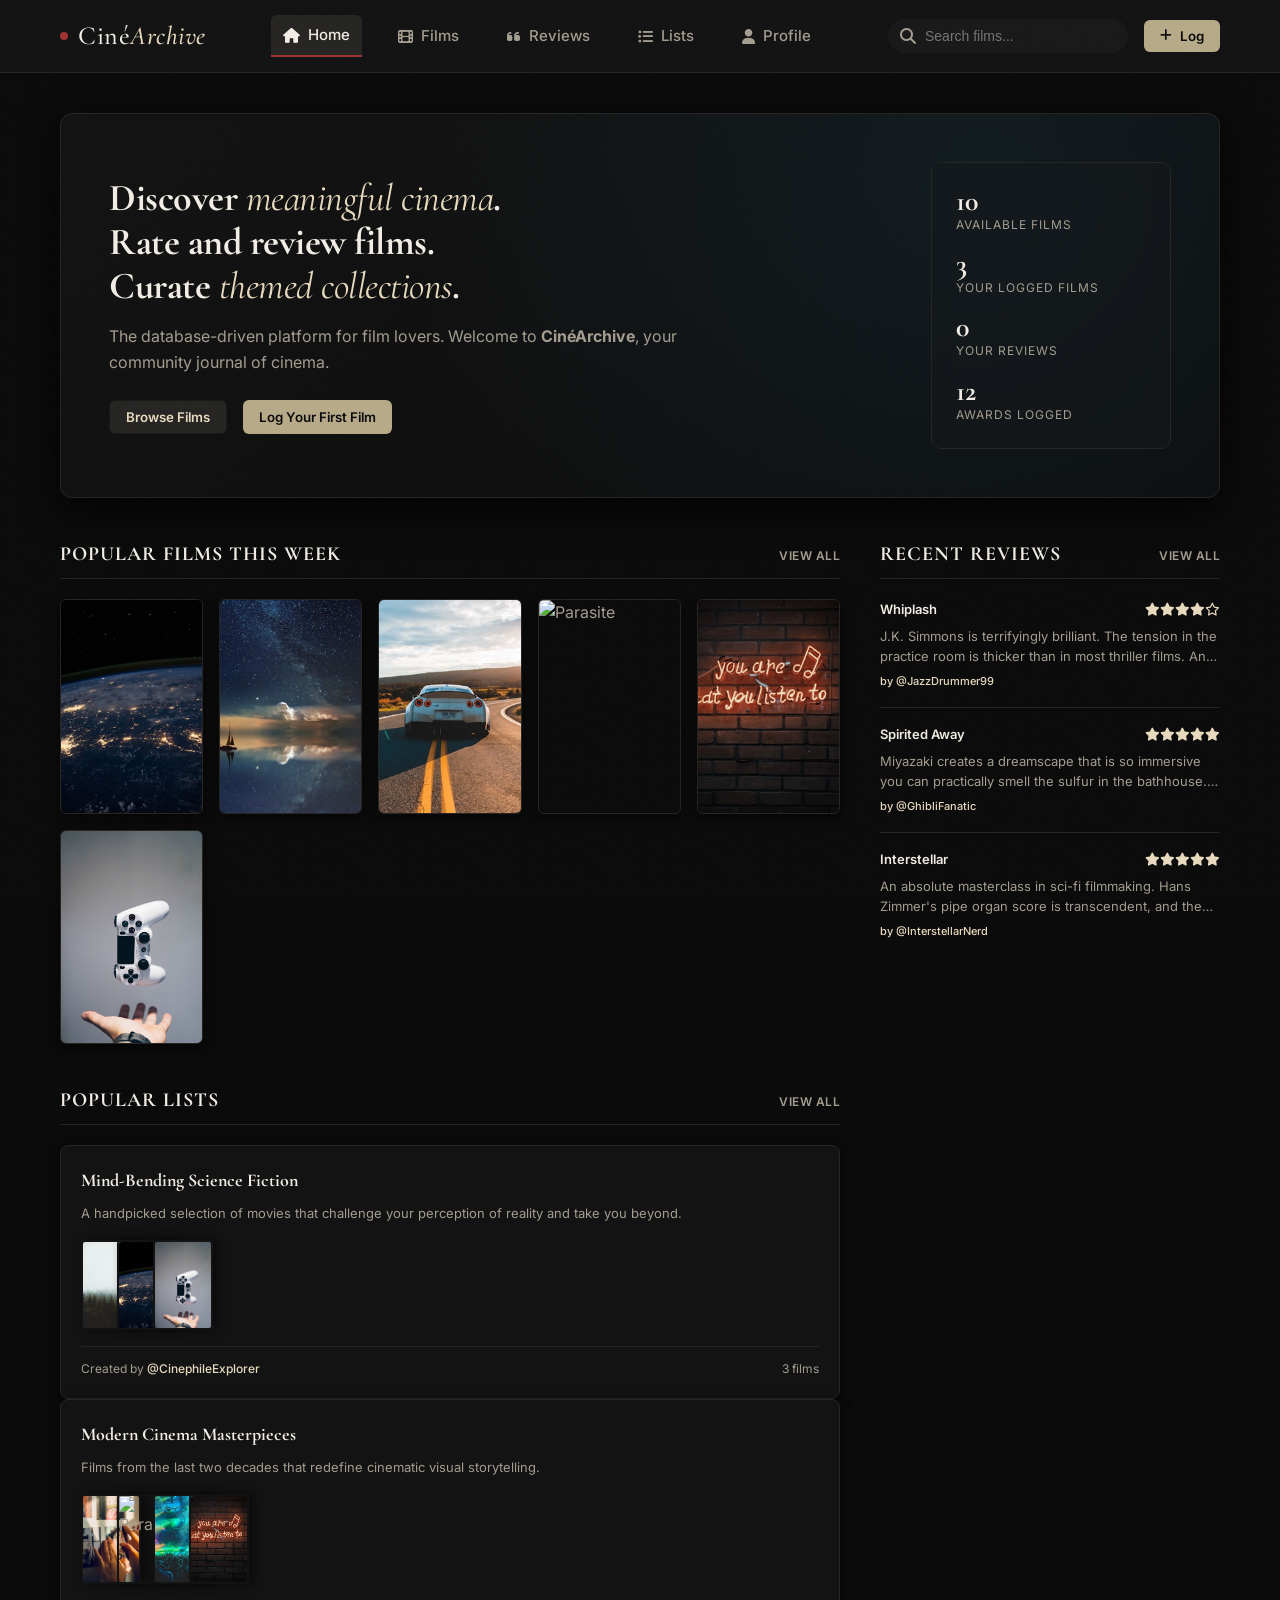
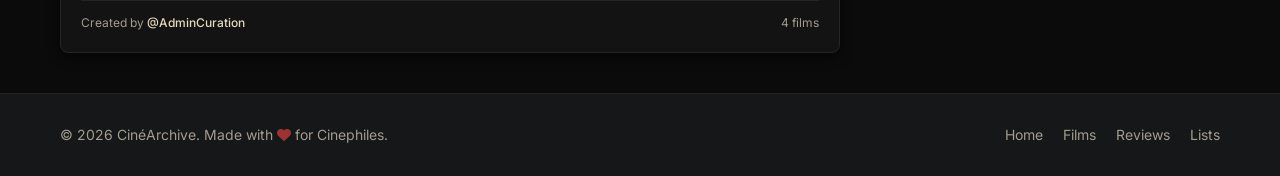
==== commit a15edd33: "Commited" ====
--- a/index.html
+++ b/index.html
@@ -3,11 +3,11 @@
 <head>
     <meta charset="UTF-8">
     <meta name="viewport" content="width=device-width, initial-scale=1.0">
-    <title>MyBox — Track, Rate, and Review Films</title>
-    <!-- Google Fonts: Inter & Outfit -->
+    <title>CinéArchive — Film Discovery, Rating, and Curation</title>
+    <!-- Google Fonts: Cormorant Garamond, Inter, IBM Plex Mono -->
     <link rel="preconnect" href="https://fonts.googleapis.com">
     <link rel="preconnect" href="https://fonts.gstatic.com" crossorigin>
-    <link href="https://fonts.googleapis.com/css2?family=Inter:wght@300;400;500;600;700&family=Outfit:wght@400;500;600;700;800&display=swap" rel="stylesheet">
+    <link href="https://fonts.googleapis.com/css2?family=Cormorant+Garamond:ital,wght@0,300;0,400;0,500;0,600;1,400&family=Inter:wght@300;400;500;600;700&family=IBM+Plex+Mono:wght@400;500&display=swap" rel="stylesheet">
     <!-- FontAwesome for icons -->
     <link rel="stylesheet" href="https://cdnjs.cloudflare.com/ajax/libs/font-awesome/6.4.0/css/all.min.css">
     <!-- Main Stylesheet -->
@@ -15,17 +15,18 @@
 </head>
 <body>
 
+    <!-- Ambient Film Grain Overlay -->
+    <div id="grain"></div>
+
     <!-- Header Navigation -->
     <header class="app-header">
         <div class="header-container">
             <!-- Logo Section -->
             <a href="#" class="logo-btn" id="nav-logo">
-                <div class="logo-icon">
-                    <span class="circle circle-orange"></span>
-                    <span class="circle circle-green"></span>
-                    <span class="circle circle-blue"></span>
-                </div>
-                <span class="logo-text">My<span>Box</span></span>
+                <div class="logo-icon-aperture">
+                    <span class="mark-dot"></span>
+                </div>
+                <span class="logo-text">Ciné<em>Archive</em></span>
             </a>
 
             <!-- Navigation Links -->
@@ -60,8 +61,8 @@
             <div class="hero-banner">
                 <div class="hero-overlay"></div>
                 <div class="hero-content">
-                    <h1>Track films you've watched.<br>Save those you want to see.<br>Tell your friends what's good.</h1>
-                    <p class="hero-subtext">The social platform for film lovers. Welcome to <strong>MyBox</strong>, your personal journal of cinema.</p>
+                    <h1>Discover <em>meaningful cinema</em>.<br>Rate and review films.<br>Curate <em>themed collections</em>.</h1>
+                    <p class="hero-subtext">The database-driven platform for film lovers. Welcome to <strong>CinéArchive</strong>, your community journal of cinema.</p>
                     <div class="hero-cta">
                         <button class="btn btn-secondary nav-redirect-btn" data-target="films">Browse Films</button>
                         <button class="btn btn-primary log-btn-trigger">Log Your First Film</button>
@@ -79,6 +80,10 @@
                     <div class="stat-card">
                         <span class="stat-num" id="stat-total-reviews">0</span>
                         <span class="stat-label">Your Reviews</span>
+                    </div>
+                    <div class="stat-card">
+                        <span class="stat-num" id="stat-total-awards">12</span>
+                        <span class="stat-label">Awards Logged</span>
                     </div>
                 </div>
             </div>
@@ -126,22 +131,69 @@
                     <p class="section-desc">Explore our database of films. Rate, like, or log any title to update your journal.</p>
                 </div>
                 <!-- Catalog Filters -->
-                <div class="catalog-filters">
-                    <div class="filter-group">
-                        <label for="filter-genre">Genre</label>
-                        <select id="filter-genre">
-                            <option value="all">All Genres</option>
-                            <!-- Genres populated by JS -->
-                        </select>
-                    </div>
-                    <div class="filter-group">
-                        <label for="sort-films">Sort By</label>
-                        <select id="sort-films">
-                            <option value="popularity">Popularity</option>
-                            <option value="rating">Average Rating</option>
-                            <option value="year-desc">Release Date (Newest)</option>
-                            <option value="year-asc">Release Date (Oldest)</option>
-                        </select>
+                <div class="catalog-filters advanced-filters-container">
+                    <div class="filter-row">
+                        <div class="filter-group">
+                            <label for="filter-genre">Genre</label>
+                            <select id="filter-genre">
+                                <option value="all">All Genres</option>
+                            </select>
+                        </div>
+                        <div class="filter-group">
+                            <label for="filter-director">Director</label>
+                            <select id="filter-director">
+                                <option value="all">All Directors</option>
+                            </select>
+                        </div>
+                        <div class="filter-group">
+                            <label for="filter-language">Language</label>
+                            <select id="filter-language">
+                                <option value="all">All Languages</option>
+                            </select>
+                        </div>
+                        <div class="filter-group">
+                            <label for="filter-country">Country</label>
+                            <select id="filter-country">
+                                <option value="all">All Countries</option>
+                            </select>
+                        </div>
+                    </div>
+                    <div class="filter-row">
+                        <div class="filter-group">
+                            <label for="filter-year">Release Year</label>
+                            <select id="filter-year">
+                                <option value="all">All Years</option>
+                                <option value="2020s">2020s (2020-Present)</option>
+                                <option value="2010s">2010s (2010-2019)</option>
+                                <option value="2000s">2000s (2000-2009)</option>
+                                <option value="1990s">1990s (1990-1999)</option>
+                            </select>
+                        </div>
+                        <div class="filter-group">
+                            <label for="filter-awards">Awards</label>
+                            <select id="filter-awards">
+                                <option value="all">All Films</option>
+                                <option value="won">Award Winners Only</option>
+                            </select>
+                        </div>
+                        <div class="filter-group">
+                            <label for="filter-rating">Min Rating</label>
+                            <select id="filter-rating">
+                                <option value="0">Any Rating</option>
+                                <option value="4.5">4.5★ & Up</option>
+                                <option value="4.0">4.0★ & Up</option>
+                                <option value="3.5">3.5★ & Up</option>
+                            </select>
+                        </div>
+                        <div class="filter-group">
+                            <label for="sort-films">Sort By</label>
+                            <select id="sort-films">
+                                <option value="popularity">Popularity</option>
+                                <option value="rating">Average Rating</option>
+                                <option value="year-desc">Release Date (Newest)</option>
+                                <option value="year-asc">Release Date (Oldest)</option>
+                            </select>
+                        </div>
                     </div>
                 </div>
             </div>
@@ -237,6 +289,8 @@
                 <button class="profile-tab-btn" data-profile-section="watchlist">Watchlist</button>
                 <button class="profile-tab-btn" data-profile-section="likes">Liked Films</button>
                 <button class="profile-tab-btn" data-profile-section="mylists">My Lists</button>
+                <button class="profile-tab-btn" data-profile-section="connections">Connections</button>
+                <button class="profile-tab-btn" data-profile-section="notifications">Notifications <span class="badge" id="profile-notify-badge">0</span></button>
             </div>
 
             <!-- Diary Section -->
@@ -285,6 +339,208 @@
                     <!-- Populated by JavaScript -->
                 </div>
             </div>
+
+            <!-- Connections Section -->
+            <div class="profile-section-content hidden" id="profile-connections-section">
+                <h2>Your Connections</h2>
+                <div class="connections-layout">
+                    <div class="connection-column">
+                        <h3>Following</h3>
+                        <div class="connection-list" id="profile-following-list">
+                            <!-- Populated by JavaScript -->
+                        </div>
+                    </div>
+                    <div class="connection-column">
+                        <h3>Followers</h3>
+                        <div class="connection-list" id="profile-followers-list">
+                            <!-- Populated by JavaScript -->
+                        </div>
+                    </div>
+                </div>
+            </div>
+
+            <!-- Notifications Section -->
+            <div class="profile-section-content hidden" id="profile-notifications-section">
+                <h2>Activity Notifications</h2>
+                <div class="notifications-list" id="profile-notifications-list">
+                    <!-- Populated by JavaScript -->
+                </div>
+            </div>
+        </section>
+
+        <!-- ================= ADMIN/DATABASE TAB ================= -->
+        <section id="admin-tab" class="tab-content hidden">
+            <div class="admin-dashboard-container">
+                <div class="admin-header">
+                    <div>
+                        <h1>Database Administration Console</h1>
+                        <p class="section-desc">Interact with CinéArchive's simulated relational database. Normalize tables, run SQL, and test triggers.</p>
+                    </div>
+                    <div class="role-selector-container">
+                        <span class="role-label"><i class="fa-solid fa-user-shield"></i> Active Role:</span>
+                        <select id="db-role-selector">
+                            <option value="user">User (Read-only)</option>
+                            <option value="admin" selected>Administrator (Full CRUD)</option>
+                        </select>
+                    </div>
+                </div>
+
+                <!-- Stats Grid -->
+                <div class="db-stats-grid">
+                    <div class="db-stat-card">
+                        <i class="fa-solid fa-table db-stat-icon"></i>
+                        <div>
+                            <span class="db-stat-num">14</span>
+                            <span class="db-stat-label">Relational Tables</span>
+                        </div>
+                    </div>
+                    <div class="db-stat-card">
+                        <i class="fa-solid fa-database db-stat-icon"></i>
+                        <div>
+                            <span class="db-stat-num" id="db-total-records">0</span>
+                            <span class="db-stat-label">Total Rows</span>
+                        </div>
+                    </div>
+                    <div class="db-stat-card">
+                        <i class="fa-solid fa-bolt db-stat-icon"></i>
+                        <div>
+                            <span class="db-stat-num">3</span>
+                            <span class="db-stat-label">Active Triggers</span>
+                        </div>
+                    </div>
+                    <div class="db-stat-card">
+                        <i class="fa-solid fa-gears db-stat-icon"></i>
+                        <div>
+                            <span class="db-stat-num">3</span>
+                            <span class="db-stat-label">Procedures / Views</span>
+                        </div>
+                    </div>
+                </div>
+
+                <div class="admin-layout">
+                    <!-- Sidebar Menu -->
+                    <div class="admin-sidebar">
+                        <button class="admin-menu-btn active" data-admin-panel="tables"><i class="fa-solid fa-table-list"></i> Table Explorer</button>
+                        <button class="admin-menu-btn" data-admin-panel="sql"><i class="fa-solid fa-terminal"></i> SQL Console</button>
+                        <button class="admin-menu-btn" data-admin-panel="procedures"><i class="fa-solid fa-server"></i> Procedures & Views</button>
+                        <button class="admin-menu-btn" data-admin-panel="logs"><i class="fa-solid fa-rectangle-list"></i> DB Engine Logs <span class="badge" id="log-count-badge">0</span></button>
+                    </div>
+
+                    <!-- Panel Display Area -->
+                    <div class="admin-panel-content">
+                        <!-- Table Explorer -->
+                        <div class="admin-panel-section" id="admin-panel-tables">
+                            <div class="panel-section-header">
+                                <h3>Interactive Table Browser</h3>
+                                <div class="table-selector-row">
+                                    <select id="db-table-select">
+                                        <!-- Populated dynamically -->
+                                    </select>
+                                    <button class="btn btn-primary" id="db-add-row-btn"><i class="fa-solid fa-plus"></i> Insert Row</button>
+                                </div>
+                            </div>
+                            <p class="table-info-meta" id="table-info-meta-text">Select a table to view its relational schema and record count.</p>
+                            <div class="table-responsive db-table-view-wrapper">
+                                <table class="diary-table db-data-table">
+                                    <thead id="db-table-thead"></thead>
+                                    <tbody id="db-table-tbody"></tbody>
+                                </table>
+                            </div>
+                        </div>
+
+                        <!-- SQL Console -->
+                        <div class="admin-panel-section hidden" id="admin-panel-sql">
+                            <div class="panel-section-header">
+                                <h3>SQL Sandbox Query Engine</h3>
+                                <div class="sql-template-row">
+                                    <label for="sql-templates">Predefined Queries:</label>
+                                    <select id="sql-templates">
+                                        <option value="">-- Choose a template query --</option>
+                                        <option value="SELECT movies.title, directors.name FROM movies JOIN directors ON movies.director_id = directors.id">1. Movie & Director Details (JOIN)</option>
+                                        <option value="SELECT genres.name, COUNT(*) as film_count FROM movie_genres JOIN genres ON movie_genres.genre_id = genres.id GROUP BY genres.name ORDER BY film_count DESC">2. Genre Distribution (JOIN & GROUP BY)</option>
+                                        <option value="SELECT movies.title, awards.name, awards.category FROM awards JOIN movies ON awards.movie_id = movies.id WHERE awards.year_won > 2010">3. Recent Awards (JOIN & WHERE)</option>
+                                        <option value="SELECT users.username, reviews.review_text, reviews.likes_count FROM reviews JOIN users ON reviews.user_id = users.id WHERE reviews.likes_count > 10">4. High-liked User Reviews (JOIN & WHERE)</option>
+                                        <option value="SELECT movies.title, ratings.rating_value FROM ratings JOIN movies ON ratings.movie_id = movies.id WHERE ratings.rating_value = 5">5. All 5-Star Rated Films</option>
+                                    </select>
+                                </div>
+                            </div>
+                            <div class="sql-editor-container">
+                                <textarea id="sql-query-input" rows="4" placeholder="Type SQL query here (e.g. SELECT movies.title, directors.name FROM movies JOIN directors ON movies.director_id = directors.id WHERE movies.year > 2010)"></textarea>
+                                <div class="sql-action-row">
+                                    <span class="sql-status" id="sql-execution-status">Connected to DB (3NF Schema)</span>
+                                    <button class="btn btn-primary" id="sql-run-btn"><i class="fa-solid fa-play"></i> Execute Query</button>
+                                </div>
+                            </div>
+                            <div class="query-results-container">
+                                <div class="query-plan-box hidden" id="query-plan-box">
+                                    <strong>Query Execution Plan:</strong>
+                                    <p id="query-plan-text"></p>
+                                </div>
+                                <div class="table-responsive db-table-view-wrapper">
+                                    <table class="diary-table db-data-table" id="sql-results-table">
+                                        <thead id="sql-results-thead"></thead>
+                                        <tbody id="sql-results-tbody">
+                                            <tr><td style="text-align: center;">Execute a query to view results.</td></tr>
+                                        </tbody>
+                                    </table>
+                                </div>
+                            </div>
+                        </div>
+
+                        <!-- Procedures & Views -->
+                        <div class="admin-panel-section hidden" id="admin-panel-procedures">
+                            <h3>Stored Procedures & Database Views</h3>
+                            <p class="section-desc">Call complex database procedures or inspect pre-compiled views.</p>
+                            
+                            <div class="procedures-grid">
+                                <div class="proc-card">
+                                    <h4>sp_generate_recommendations</h4>
+                                    <p>Computes highly-rated genres and recommends unwatched films in those genres using database set-matching.</p>
+                                    <div class="proc-input-group">
+                                        <label>User:</label>
+                                        <select id="proc-rec-user-id"></select>
+                                    </div>
+                                    <button class="btn btn-secondary btn-sm run-proc-btn" data-proc="recommendations">Run Procedure</button>
+                                </div>
+                                
+                                <div class="proc-card">
+                                    <h4>sp_user_analytics</h4>
+                                    <p>Triggers analytical aggregation queries across all user activities to evaluate user taste profiles.</p>
+                                    <div class="proc-input-group">
+                                        <label>User:</label>
+                                        <select id="proc-analytics-user-id"></select>
+                                    </div>
+                                    <button class="btn btn-secondary btn-sm run-proc-btn" data-proc="analytics">Run Procedure</button>
+                                </div>
+                                
+                                <div class="proc-card">
+                                    <h4>vw_movie_awards</h4>
+                                    <p>Predefined Database View linking Movies and Directors to list awards and highlight critically acclaimed cinema.</p>
+                                    <button class="btn btn-secondary btn-sm run-proc-btn" data-proc="vw_awards">Query View</button>
+                                </div>
+                            </div>
+
+                            <div class="proc-output-container hidden" id="proc-output-box">
+                                <div class="proc-output-header">
+                                    <strong>Console Execution Output:</strong>
+                                    <button class="btn btn-icon" id="proc-output-close"><i class="fa-solid fa-xmark"></i></button>
+                                </div>
+                                <pre id="proc-output-pre"></pre>
+                            </div>
+                        </div>
+
+                        <!-- DB Logs -->
+                        <div class="admin-panel-section hidden" id="admin-panel-logs">
+                            <div class="panel-section-header">
+                                <h3>Database Event Console</h3>
+                                <button class="btn btn-secondary btn-sm" id="clear-db-logs-btn">Clear Logs</button>
+                            </div>
+                            <p class="section-desc">Live output of triggers, index scans, constraint checks, and database transaction queries.</p>
+                            <div class="terminal-box" id="db-engine-logs-console"></div>
+                        </div>
+                    </div>
+                </div>
+            </div>
         </section>
 
     </main>
@@ -292,7 +548,7 @@
     <!-- Footer -->
     <footer class="app-footer">
         <div class="footer-container">
-            <p>&copy; 2026 MyBox. Made with <i class="fa-solid fa-heart text-danger"></i> for Cinephiles.</p>
+            <p>&copy; 2026 CinéArchive. Made with <i class="fa-solid fa-heart text-danger"></i> for Cinephiles.</p>
             <div class="footer-links">
                 <a href="#" class="nav-redirect-btn" data-target="home">Home</a>
                 <a href="#" class="nav-redirect-btn" data-target="films">Films</a>
@@ -435,9 +691,17 @@
                         <p id="detail-cast">Matthew McConaughey, Anne Hathaway, Jessica Chastain</p>
                     </div>
 
+                    <!-- Awards Section -->
+                    <div class="detail-awards-section hidden" id="detail-awards-container">
+                        <h3>Awards & Achievements</h3>
+                        <div class="detail-awards-list" id="detail-awards-list">
+                            <!-- Populated by JavaScript -->
+                        </div>
+                    </div>
+
                     <!-- Reviews on this film -->
                     <div class="detail-reviews-section">
-                        <h3>Reviews on MyBox</h3>
+                        <h3>Reviews on CinéArchive</h3>
                         <div class="detail-reviews-list" id="detail-reviews-list">
                             <!-- Populated by JavaScript -->
                         </div>
@@ -481,6 +745,25 @@
         </div>
     </div>
 
+    <!-- ================= INSERT ROW MODAL ================= -->
+    <div class="modal-overlay hidden" id="insert-row-modal">
+        <div class="modal-container">
+            <div class="modal-header">
+                <h2 id="insert-row-modal-title">Insert New Record</h2>
+                <button class="modal-close" id="insert-row-modal-close"><i class="fa-solid fa-xmark"></i></button>
+            </div>
+            <form id="insert-row-form">
+                <div id="insert-row-fields-container" style="max-height: 400px; overflow-y: auto; padding-right: 8px;">
+                    <!-- Populated dynamically based on selected table schema -->
+                </div>
+                <div class="modal-footer" style="margin-top: 20px;">
+                    <button type="button" class="btn btn-secondary" id="insert-row-cancel">Cancel</button>
+                    <button type="submit" class="btn btn-primary">Insert Record</button>
+                </div>
+            </form>
+        </div>
+    </div>
+
     <!-- Application Script -->
     <script src="app.js"></script>
 </body>
--- a/styles.css
+++ b/styles.css
@@ -1,35 +1,55 @@
 /* ==========================================================================
-   MYBOX DESIGN SYSTEM & STYLESHEET
+   CINEARCHIVE DESIGN SYSTEM (APERTURE CINEMA THEME)
    ========================================================================== */
 
-/* Color Tokens & Variables (Gruvbox Dark Theme) */
+/* Color Tokens & Variables (Aperture Theme) */
 :root {
-    --bg-color: #1d2021;
-    --panel-color: #282828;
-    --panel-hover: #32302f;
-    --border-color: #3c3836;
-    --text-color: #a89984;
-    --text-white: #fbf1c7;
-    --text-highlight: #ebdbb2;
+    --bg-color: #0b0b0b;
+    --panel-color: #131313;
+    --panel-hover: #191919;
+    --border-color: #262523;
+    --text-color: #a39c8f;
+    --text-white: #f2ede4;
+    --text-highlight: #e7d9bd;
     
     /* Branding Accent Colors */
-    --color-orange: #fe8019;
-    --color-green: #b8bb26;
-    --color-blue: #83a598;
-    --danger-color: #fb4934;
-    --star-color: #fabd2f;
+    --color-orange: #9c3232;       /* Aperture red bright */
+    --color-green: #b6a988;        /* Aperture cream dim */
+    --color-blue: #e7d9bd;         /* Aperture cream */
+    --danger-color: #9c3232;       /* Aperture red bright */
+    --star-color: #e7d9bd;         /* Aperture cream */
+    --color-red-muted: #7c2626;    /* Aperture red */
     
     /* Layout & Shadow */
-    --input-bg: #3c3836;
-    --input-focus: #504945;
-    --shadow-sm: 0 2px 8px rgba(0, 0, 0, 0.4);
-    --shadow-md: 0 8px 24px rgba(0, 0, 0, 0.5);
-    --shadow-lg: 0 16px 48px rgba(0, 0, 0, 0.7);
-    --transition: all 0.25s cubic-bezier(0.25, 0.8, 0.25, 1);
+    --input-bg: #191919;
+    --input-focus: #262523;
+    --shadow-sm: 0 4px 12px rgba(0, 0, 0, 0.6);
+    --shadow-md: 0 12px 36px rgba(0, 0, 0, 0.8);
+    --shadow-lg: 0 24px 72px rgba(0, 0, 0, 0.9);
+    --transition: all 0.4s cubic-bezier(.22,.61,.36,1);
     
     /* Typography */
     --font-sans: 'Inter', system-ui, -apple-system, sans-serif;
-    --font-title: 'Outfit', sans-serif;
+    --font-title: 'Cormorant Garamond', serif;
+    --font-mono: 'IBM Plex Mono', monospace;
+}
+
+/* Ambient Film Grain Overlay */
+#grain {
+    position: fixed;
+    inset: 0;
+    pointer-events: none;
+    z-index: 999;
+    opacity: 0.035;
+    mix-blend-mode: overlay;
+    background-image: url("data:image/svg+xml,%3Csvg xmlns='http://www.w3.org/2000/svg' width='120' height='120'%3E%3Cfilter id='n'%3E%3CfeTurbulence type='fractalNoise' baseFrequency='0.9' numOctaves='2' stitchTiles='stitch'/%3E%3C/filter%3E%3Crect width='100%25' height='100%25' filter='url(%23n)'/%3E%3C/svg%3E");
+}
+
+/* Elegant Typography em highlights */
+h1 em, h2 em, h3 em {
+    font-style: italic;
+    color: var(--text-highlight);
+    font-weight: 400;
 }
 
 /* Reset and Base Styles */
@@ -120,50 +140,30 @@
 .logo-btn {
     display: flex;
     align-items: center;
-    gap: 12px;
+    gap: 10px;
     font-family: var(--font-title);
     font-size: 26px;
-    font-weight: 800;
-    letter-spacing: -0.5px;
-    color: var(--text-white);
-}
-
-.logo-icon {
-    display: flex;
-    position: relative;
-    width: 44px;
-    height: 24px;
-    align-items: center;
-}
-
-.circle {
+    font-weight: 500;
+    letter-spacing: 0.02em;
+    color: var(--text-white);
+}
+
+.logo-btn em {
+    font-style: italic;
+    color: var(--text-highlight);
+}
+
+.logo-icon-aperture {
+    display: flex;
+    align-items: center;
+}
+
+.mark-dot {
+    width: 8px;
+    height: 8px;
+    border-radius: 50%;
+    background-color: var(--color-orange);
     display: inline-block;
-    width: 20px;
-    height: 20px;
-    border-radius: 50%;
-    position: absolute;
-    mix-blend-mode: screen;
-}
-
-.circle-orange {
-    background-color: var(--color-orange);
-    left: 0;
-}
-
-.circle-green {
-    background-color: var(--color-green);
-    left: 12px;
-    z-index: 2;
-}
-
-.circle-blue {
-    background-color: var(--color-blue);
-    left: 24px;
-    z-index: 1;
-}
-
-.logo-text span {
-    color: var(--color-orange);
 }
 
 /* Header Navigation Links */
@@ -1853,3 +1853,772 @@
         padding: 10px;
     }
 }
+
+/* ==========================================================================
+   ADVANCED FILTERS & BADGES STYLES
+   ========================================================================== */
+.advanced-filters-container {
+    background-color: var(--panel-color);
+    border: 1px solid var(--border-color);
+    border-radius: 8px;
+    padding: 16px;
+    margin-bottom: 20px;
+    display: flex;
+    flex-direction: column;
+    gap: 12px;
+}
+
+.filter-row {
+    display: flex;
+    gap: 16px;
+    flex-wrap: wrap;
+}
+
+.filter-row .filter-group {
+    flex: 1;
+    min-width: 140px;
+}
+
+.badge {
+    background-color: var(--color-orange);
+    color: var(--text-white);
+    font-size: 11px;
+    font-weight: 700;
+    padding: 2px 6px;
+    border-radius: 10px;
+    margin-left: 6px;
+    display: inline-block;
+    vertical-align: middle;
+}
+
+#profile-notify-badge {
+    background-color: var(--danger-color);
+}
+
+/* ==========================================================================
+   ADMIN DATABASE DASHBOARD STYLES
+   ========================================================================== */
+.admin-dashboard-container {
+    display: flex;
+    flex-direction: column;
+    gap: 24px;
+    margin-bottom: 40px;
+}
+
+.admin-header {
+    display: flex;
+    justify-content: space-between;
+    align-items: center;
+    gap: 20px;
+    flex-wrap: wrap;
+}
+
+.role-selector-container {
+    background-color: var(--panel-color);
+    border: 1px solid var(--border-color);
+    padding: 8px 16px;
+    border-radius: 8px;
+    display: flex;
+    align-items: center;
+    gap: 10px;
+}
+
+.role-label {
+    font-size: 13px;
+    font-weight: 600;
+    color: var(--color-blue);
+}
+
+#db-role-selector {
+    background-color: var(--input-bg);
+    border: 1px solid var(--border-color);
+    color: var(--text-white);
+    padding: 4px 8px;
+    border-radius: 4px;
+    font-size: 13px;
+    font-weight: 500;
+}
+
+.db-stats-grid {
+    display: grid;
+    grid-template-columns: repeat(auto-fit, minmax(220px, 1fr));
+    gap: 16px;
+}
+
+.db-stat-card {
+    background-color: var(--panel-color);
+    border: 1px solid var(--border-color);
+    border-radius: 10px;
+    padding: 20px;
+    display: flex;
+    align-items: center;
+    gap: 20px;
+    box-shadow: var(--shadow-sm);
+    transition: var(--transition);
+}
+
+.db-stat-card:hover {
+    transform: translateY(-2px);
+    border-color: var(--color-blue);
+}
+
+.db-stat-icon {
+    font-size: 32px;
+    color: var(--color-blue);
+}
+
+.db-stat-num {
+    display: block;
+    font-size: 24px;
+    font-weight: 800;
+    color: var(--text-white);
+    font-family: var(--font-title);
+    line-height: 1.2;
+}
+
+.db-stat-label {
+    font-size: 12px;
+    text-transform: uppercase;
+    color: var(--text-color);
+    letter-spacing: 0.5px;
+}
+
+.admin-layout {
+    display: grid;
+    grid-template-columns: 240px 1fr;
+    gap: 24px;
+}
+
+@media (max-width: 768px) {
+    .admin-layout {
+        grid-template-columns: 1fr;
+    }
+}
+
+.admin-sidebar {
+    display: flex;
+    flex-direction: column;
+    gap: 8px;
+}
+
+.admin-menu-btn {
+    background-color: var(--panel-color);
+    border: 1px solid var(--border-color);
+    color: var(--text-color);
+    padding: 12px 16px;
+    border-radius: 8px;
+    font-weight: 600;
+    text-align: left;
+    display: flex;
+    align-items: center;
+    gap: 12px;
+    transition: var(--transition);
+}
+
+.admin-menu-btn:hover {
+    color: var(--text-white);
+    background-color: var(--panel-hover);
+    border-color: var(--input-focus);
+}
+
+.admin-menu-btn.active {
+    color: var(--text-white);
+    background-color: var(--border-color);
+    border-color: var(--color-orange);
+}
+
+.admin-panel-content {
+    background-color: var(--panel-color);
+    border: 1px solid var(--border-color);
+    border-radius: 12px;
+    padding: 24px;
+    min-height: 480px;
+    box-shadow: var(--shadow-sm);
+}
+
+.admin-panel-section h3 {
+    font-family: var(--font-title);
+    font-size: 20px;
+    color: var(--text-white);
+    font-weight: 700;
+    margin-bottom: 8px;
+}
+
+.panel-section-header {
+    display: flex;
+    justify-content: space-between;
+    align-items: center;
+    flex-wrap: wrap;
+    gap: 16px;
+    border-bottom: 1px solid var(--border-color);
+    padding-bottom: 16px;
+    margin-bottom: 16px;
+}
+
+.panel-section-header h3 {
+    margin-bottom: 0;
+}
+
+.table-selector-row {
+    display: flex;
+    align-items: center;
+    gap: 12px;
+}
+
+#db-table-select {
+    background-color: var(--input-bg);
+    border: 1px solid var(--border-color);
+    color: var(--text-white);
+    padding: 8px 16px;
+    border-radius: 6px;
+    font-size: 14px;
+    font-weight: 600;
+}
+
+.table-info-meta {
+    font-size: 13px;
+    color: var(--text-color);
+    margin-bottom: 16px;
+    font-style: italic;
+}
+
+.db-table-view-wrapper {
+    max-height: 500px;
+    overflow-y: auto;
+    border: 1px solid var(--border-color);
+    border-radius: 8px;
+    background-color: rgba(20, 24, 28, 0.2);
+}
+
+.db-data-table {
+    font-size: 13px;
+}
+
+.db-data-table td {
+    max-width: 240px;
+    overflow: hidden;
+    text-overflow: ellipsis;
+    white-space: nowrap;
+}
+
+.db-data-table tr.record-row:hover td {
+    background-color: var(--panel-hover) !important;
+}
+
+.db-pk-val {
+    font-family: monospace;
+    font-weight: 700;
+    color: var(--color-orange);
+}
+
+.db-fk-val {
+    font-family: monospace;
+    color: var(--color-blue);
+    cursor: pointer;
+}
+
+.db-fk-val:hover {
+    text-decoration: underline;
+}
+
+.db-action-cell {
+    display: flex;
+    gap: 8px;
+}
+
+.db-row-edit-btn {
+    background: transparent;
+    color: var(--color-blue);
+    font-size: 13px;
+}
+
+.db-row-edit-btn:hover {
+    color: var(--text-white);
+}
+
+.db-row-delete-btn {
+    background: transparent;
+    color: var(--danger-color);
+    font-size: 13px;
+}
+
+.db-row-delete-btn:hover {
+    color: var(--text-white);
+}
+
+/* SQL Query Engine styles */
+.sql-template-row {
+    display: flex;
+    align-items: center;
+    gap: 10px;
+    font-size: 13px;
+}
+
+#sql-templates {
+    background-color: var(--input-bg);
+    border: 1px solid var(--border-color);
+    color: var(--text-white);
+    padding: 6px 12px;
+    border-radius: 4px;
+    font-size: 13px;
+    max-width: 320px;
+}
+
+.sql-editor-container {
+    background-color: var(--bg-color);
+    border: 1px solid var(--border-color);
+    border-radius: 8px;
+    padding: 16px;
+    margin-bottom: 20px;
+}
+
+#sql-query-input {
+    width: 100%;
+    background-color: rgba(0, 0, 0, 0.2);
+    border: 1px solid var(--border-color);
+    color: var(--text-white);
+    font-family: monospace;
+    font-size: 14px;
+    padding: 12px;
+    border-radius: 6px;
+    resize: vertical;
+    margin-bottom: 12px;
+    outline: none;
+}
+
+#sql-query-input:focus {
+    border-color: var(--color-blue);
+}
+
+.sql-action-row {
+    display: flex;
+    justify-content: space-between;
+    align-items: center;
+    flex-wrap: wrap;
+    gap: 12px;
+}
+
+.sql-status {
+    font-size: 12px;
+    color: var(--color-green);
+    font-family: monospace;
+}
+
+.sql-status.error {
+    color: var(--danger-color);
+}
+
+.query-plan-box {
+    background-color: var(--bg-color);
+    border-left: 4px solid var(--star-color);
+    border-radius: 0 6px 6px 0;
+    padding: 12px 16px;
+    font-size: 12px;
+    color: var(--text-highlight);
+    margin-bottom: 16px;
+}
+
+.query-plan-box p {
+    font-family: monospace;
+    margin-top: 4px;
+}
+
+/* Stored Procedures & Views */
+.procedures-grid {
+    display: grid;
+    grid-template-columns: repeat(auto-fit, minmax(280px, 1fr));
+    gap: 20px;
+    margin-bottom: 24px;
+}
+
+.proc-card {
+    background-color: var(--bg-color);
+    border: 1px solid var(--border-color);
+    border-radius: 8px;
+    padding: 20px;
+    display: flex;
+    flex-direction: column;
+    justify-content: space-between;
+    gap: 12px;
+}
+
+.proc-card h4 {
+    font-family: monospace;
+    font-size: 16px;
+    color: var(--color-orange);
+}
+
+.proc-card p {
+    font-size: 13px;
+    color: var(--text-color);
+}
+
+.proc-input-group {
+    display: flex;
+    flex-direction: column;
+    gap: 4px;
+}
+
+.proc-input-group label {
+    font-size: 12px;
+    font-weight: 600;
+}
+
+.proc-input-group select {
+    background-color: var(--input-bg);
+    border: 1px solid var(--border-color);
+    color: var(--text-white);
+    padding: 6px;
+    border-radius: 4px;
+}
+
+.proc-output-container {
+    background-color: var(--bg-color);
+    border: 1px solid var(--border-color);
+    border-radius: 8px;
+    padding: 20px;
+}
+
+.proc-output-header {
+    display: flex;
+    justify-content: space-between;
+    align-items: center;
+    border-bottom: 1px solid var(--border-color);
+    padding-bottom: 10px;
+    margin-bottom: 12px;
+}
+
+#proc-output-pre {
+    font-family: monospace;
+    font-size: 13px;
+    color: var(--color-green);
+    overflow-x: auto;
+    white-space: pre-wrap;
+    background-color: rgba(0, 0, 0, 0.3);
+    padding: 16px;
+    border-radius: 6px;
+    max-height: 400px;
+    overflow-y: auto;
+}
+
+/* DB Event Console Log */
+.terminal-box {
+    background-color: #111;
+    border: 1px solid #333;
+    border-radius: 8px;
+    height: 350px;
+    overflow-y: auto;
+    padding: 16px;
+    font-family: 'Courier New', Courier, monospace;
+    font-size: 12px;
+    color: #00ff00;
+    box-shadow: inset 0 0 10px rgba(0,0,0,0.8);
+}
+
+.terminal-line {
+    margin-bottom: 6px;
+    line-height: 1.4;
+}
+
+.terminal-line.info { color: #a89984; }
+.terminal-line.trigger { color: #fe8019; font-weight: bold; }
+.terminal-line.transaction { color: #b8bb26; }
+.terminal-line.error { color: #fb4934; }
+.terminal-line.query { color: #83a598; }
+
+/* ==========================================================================
+   CONNECTIONS & NOTIFICATIONS SECTION STYLES
+   ========================================================================== */
+.connections-layout {
+    display: grid;
+    grid-template-columns: 1fr 1fr;
+    gap: 24px;
+}
+
+@media (max-width: 768px) {
+    .connections-layout {
+        grid-template-columns: 1fr;
+    }
+}
+
+.connection-column {
+    background-color: var(--panel-color);
+    border: 1px solid var(--border-color);
+    border-radius: 10px;
+    padding: 20px;
+}
+
+.connection-column h3 {
+    font-family: var(--font-title);
+    font-size: 16px;
+    color: var(--text-white);
+    border-bottom: 1px solid var(--border-color);
+    padding-bottom: 10px;
+    margin-bottom: 16px;
+}
+
+.connection-list {
+    display: flex;
+    flex-direction: column;
+    gap: 12px;
+    max-height: 300px;
+    overflow-y: auto;
+}
+
+.connection-user-item {
+    display: flex;
+    justify-content: space-between;
+    align-items: center;
+    padding: 8px 12px;
+    background-color: var(--bg-color);
+    border: 1px solid var(--border-color);
+    border-radius: 6px;
+}
+
+.connection-user-info {
+    display: flex;
+    align-items: center;
+    gap: 8px;
+}
+
+.connection-user-avatar {
+    width: 32px;
+    height: 32px;
+    border-radius: 50%;
+    background-color: var(--color-blue);
+    color: var(--bg-color);
+    display: flex;
+    align-items: center;
+    justify-content: center;
+    font-size: 14px;
+}
+
+.connection-username {
+    font-weight: 600;
+    color: var(--text-highlight);
+}
+
+.connection-action-btn {
+    background-color: var(--input-bg);
+    color: var(--text-white);
+    padding: 4px 10px;
+    border-radius: 4px;
+    font-size: 12px;
+    font-weight: 600;
+    transition: var(--transition);
+}
+
+.connection-action-btn:hover {
+    background-color: var(--color-orange);
+    color: var(--bg-color);
+}
+
+.connection-action-btn.unfollow:hover {
+    background-color: var(--danger-color);
+    color: var(--text-white);
+}
+
+/* Notifications List */
+.notifications-list {
+    display: flex;
+    flex-direction: column;
+    gap: 12px;
+}
+
+.notification-item {
+    padding: 16px;
+    background-color: var(--panel-color);
+    border: 1px solid var(--border-color);
+    border-radius: 8px;
+    display: flex;
+    justify-content: space-between;
+    align-items: center;
+    transition: var(--transition);
+}
+
+.notification-item.unread {
+    border-left: 4px solid var(--color-orange);
+    background-color: var(--panel-hover);
+}
+
+.notification-content {
+    display: flex;
+    align-items: center;
+    gap: 12px;
+    font-size: 14px;
+    color: var(--text-white);
+}
+
+.notification-icon {
+    font-size: 18px;
+    color: var(--color-orange);
+}
+
+.notification-item.unread .notification-icon {
+    animation: pulse 2s infinite;
+}
+
+@keyframes pulse {
+    0% { transform: scale(1); }
+    50% { transform: scale(1.1); }
+    100% { transform: scale(1); }
+}
+
+.notification-time {
+    display: block;
+    font-size: 11px;
+    color: var(--text-color);
+    margin-top: 4px;
+}
+
+.notification-actions {
+    display: flex;
+    gap: 12px;
+}
+
+.notification-btn {
+    background: transparent;
+    color: var(--text-color);
+    font-size: 13px;
+    padding: 4px;
+}
+
+.notification-btn:hover {
+    color: var(--text-white);
+}
+
+.notification-btn.mark-read:hover {
+    color: var(--color-green);
+}
+
+/* ==========================================================================
+   COMMENTS ON REVIEWS SECTION
+   ========================================================================== */
+.comments-toggle-btn {
+    background: transparent;
+    color: var(--text-color);
+    font-size: 13px;
+    border-radius: 4px;
+    padding: 6px 12px;
+    display: flex;
+    align-items: center;
+    gap: 6px;
+    transition: var(--transition);
+}
+
+.comments-toggle-btn:hover {
+    color: var(--color-blue);
+    background-color: var(--panel-hover);
+}
+
+.comments-section-container {
+    margin-top: 16px;
+    border-top: 1px solid var(--border-color);
+    padding-top: 16px;
+    display: flex;
+    flex-direction: column;
+    gap: 12px;
+}
+
+.comments-list-box {
+    display: flex;
+    flex-direction: column;
+    gap: 8px;
+    max-height: 200px;
+    overflow-y: auto;
+}
+
+.comment-item {
+    background-color: var(--bg-color);
+    border: 1px solid var(--border-color);
+    border-radius: 6px;
+    padding: 10px 12px;
+    font-size: 13px;
+}
+
+.comment-item-header {
+    display: flex;
+    justify-content: space-between;
+    color: var(--text-color);
+    font-size: 11px;
+    margin-bottom: 4px;
+}
+
+.comment-item-user {
+    font-weight: 700;
+    color: var(--color-blue);
+}
+
+.comment-item-text {
+    color: var(--text-white);
+    line-height: 1.4;
+}
+
+.comment-form {
+    display: flex;
+    gap: 8px;
+}
+
+.comment-input {
+    flex-grow: 1;
+    background-color: var(--bg-color);
+    border: 1px solid var(--border-color);
+    color: var(--text-white);
+    padding: 8px 12px;
+    border-radius: 6px;
+    font-size: 13px;
+    outline: none;
+}
+
+.comment-input:focus {
+    border-color: var(--color-blue);
+}
+
+.comment-submit-btn {
+    background-color: var(--input-bg);
+    color: var(--text-white);
+    padding: 0 16px;
+    border-radius: 6px;
+    font-size: 13px;
+    font-weight: 600;
+}
+
+.comment-submit-btn:hover {
+    background-color: var(--color-orange);
+    color: var(--bg-color);
+}
+
+/* Awards displays in Movie modal */
+.detail-awards-section {
+    margin-top: 20px;
+    padding-top: 20px;
+    border-top: 1px solid var(--border-color);
+}
+
+.detail-awards-section h3 {
+    font-family: var(--font-title);
+    font-size: 15px;
+    color: var(--text-white);
+    font-weight: 700;
+    margin-bottom: 10px;
+}
+
+.detail-awards-list {
+    display: flex;
+    flex-wrap: wrap;
+    gap: 8px;
+}
+
+.award-badge {
+    background-color: rgba(250, 189, 47, 0.1);
+    border: 1px solid var(--star-color);
+    color: var(--star-color);
+    font-size: 11px;
+    font-weight: 600;
+    padding: 4px 10px;
+    border-radius: 20px;
+    display: flex;
+    align-items: center;
+    gap: 6px;
+}
+}
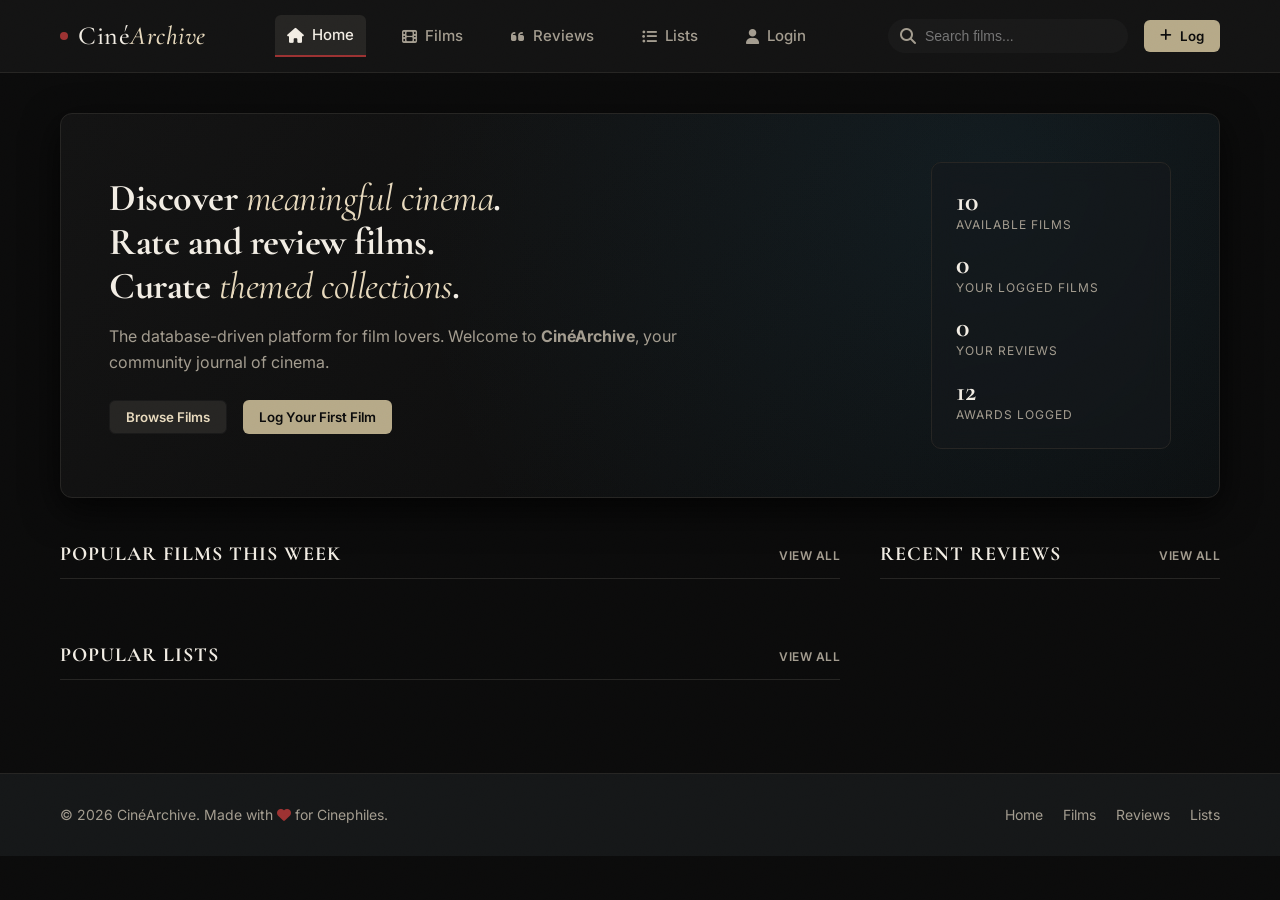
==== commit 6a015b10: "feat: Add User Authentication, User Search, and Public Profiles" ====
--- a/index.html
+++ b/index.html
@@ -766,5 +766,35 @@
 
     <!-- Application Script -->
     <script src="app.js"></script>
+    <!-- AUTH MODAL -->
+    <div class="modal-overlay hidden" id="auth-modal">
+        <div class="modal-container" style="max-width: 400px;">
+            <div class="modal-header">
+                <h2 id="auth-modal-title">Sign In</h2>
+                <button class="modal-close" id="auth-modal-close"><i class="fa-solid fa-xmark"></i></button>
+            </div>
+            <div class="modal-body" style="padding: 20px;">
+                <form id="auth-form">
+                    <div class="form-group" id="auth-username-group" style="display: none; margin-bottom: 15px;">
+                        <label for="auth-username" style="display: block; margin-bottom: 5px; color: #889098;">Username</label>
+                        <input type="text" id="auth-username" style="width: 100%; padding: 10px; background: #2c3440; border: 1px solid #445566; color: white; border-radius: 4px;">
+                    </div>
+                    <div class="form-group" style="margin-bottom: 15px;">
+                        <label for="auth-email" style="display: block; margin-bottom: 5px; color: #889098;">Email</label>
+                        <input type="email" id="auth-email" required style="width: 100%; padding: 10px; background: #2c3440; border: 1px solid #445566; color: white; border-radius: 4px;">
+                    </div>
+                    <div class="form-group" style="margin-bottom: 20px;">
+                        <label for="auth-password" style="display: block; margin-bottom: 5px; color: #889098;">Password</label>
+                        <input type="password" id="auth-password" required style="width: 100%; padding: 10px; background: #2c3440; border: 1px solid #445566; color: white; border-radius: 4px;">
+                    </div>
+                    <div id="auth-error" style="color: #ff8080; margin-bottom: 15px; font-size: 14px;"></div>
+                    <button type="submit" class="btn btn-primary" style="width: 100%; padding: 12px; font-size: 16px;" id="auth-submit-btn">Sign In</button>
+                    <div style="text-align: center; margin-top: 15px; color: #889098; font-size: 14px;">
+                        <a href="#" id="auth-toggle-link" style="color: #00e054; text-decoration: none;">Need an account? Sign up</a>
+                    </div>
+                </form>
+            </div>
+        </div>
+    </div>
 </body>
 </html>
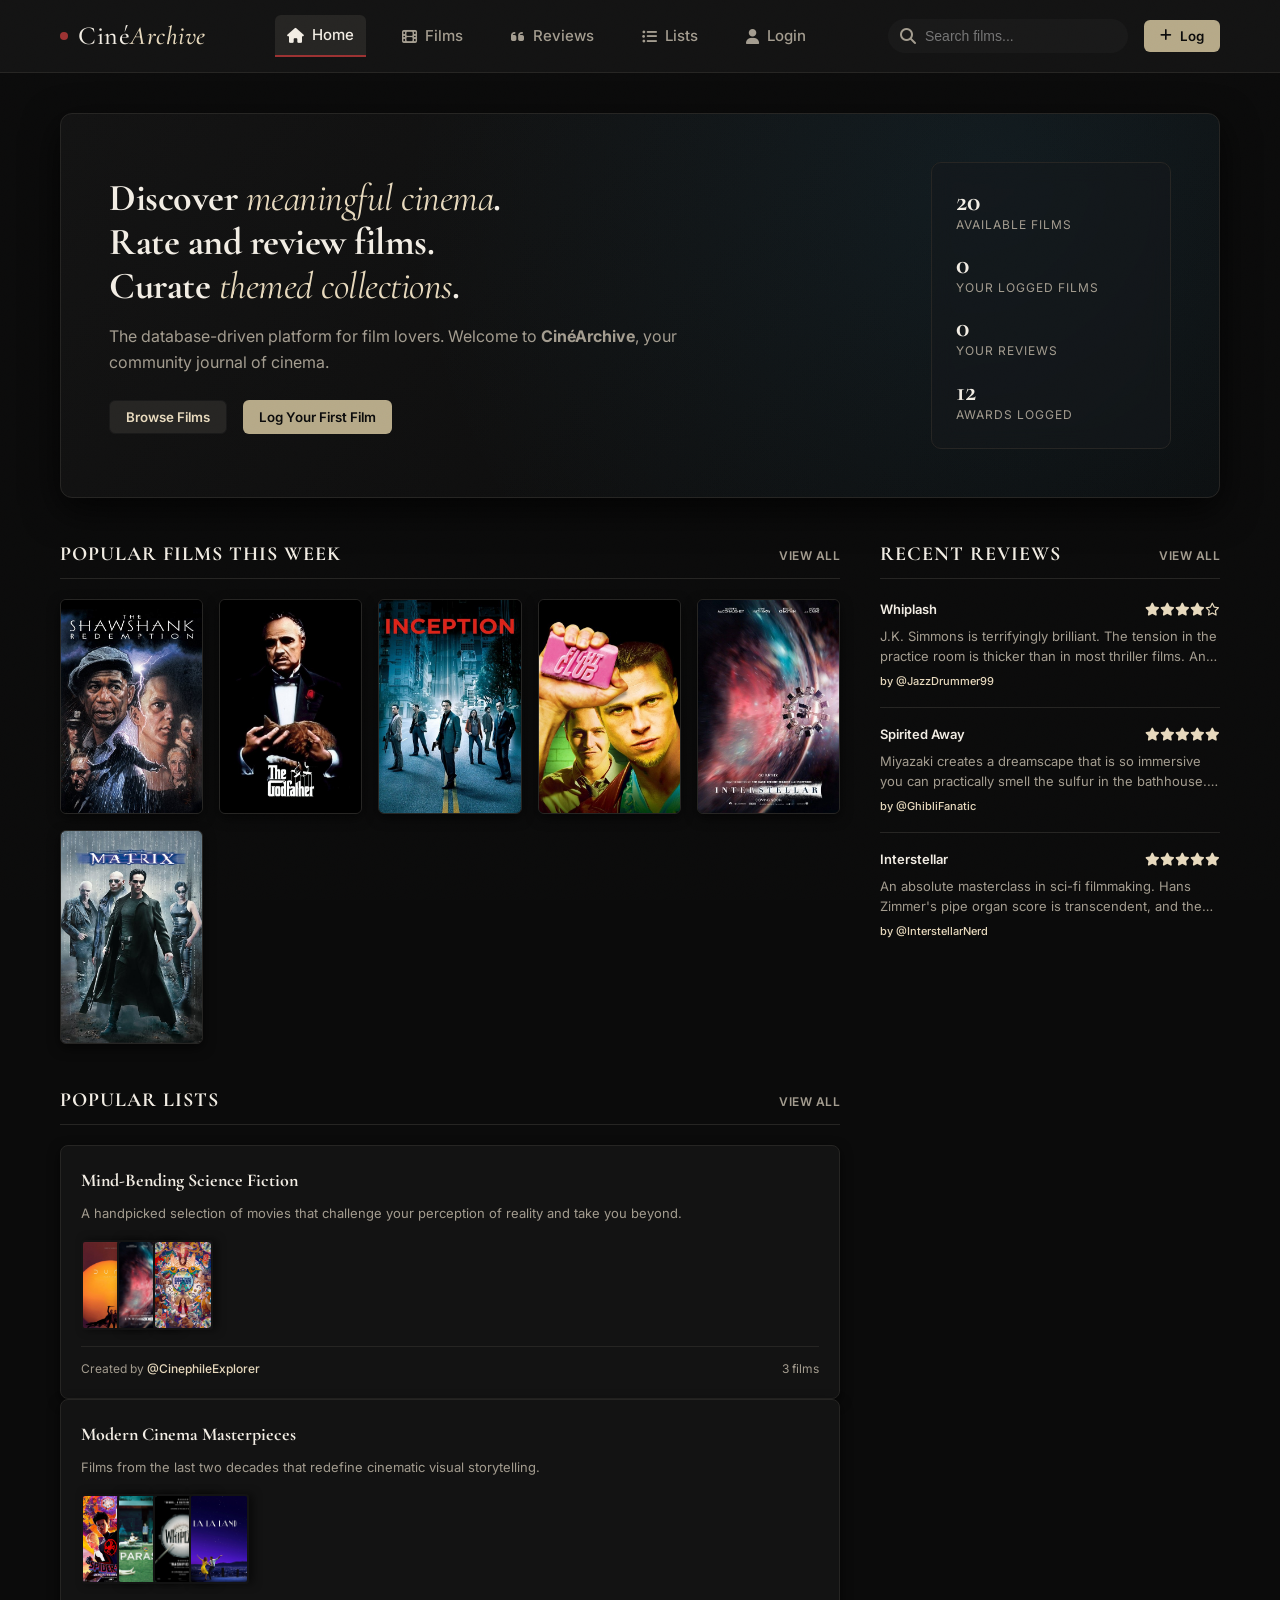
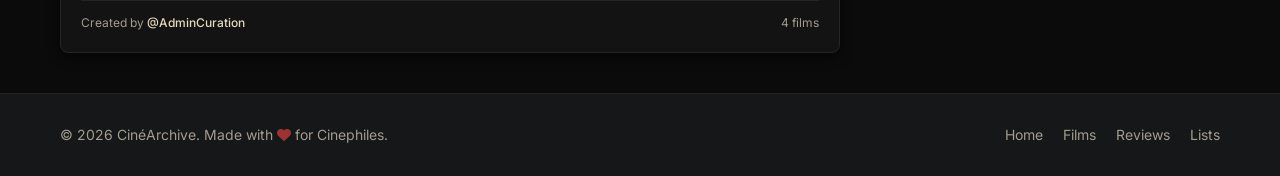
==== commit 13aa60f4: "feat: Add Admin dashboard, user session tracking, role gating, and moderation controls" ====
--- a/index.html
+++ b/index.html
@@ -36,6 +36,7 @@
                 <a href="#" class="nav-item" data-tab="reviews"><i class="fa-solid fa-quote-left"></i> Reviews</a>
                 <a href="#" class="nav-item" data-tab="lists"><i class="fa-solid fa-list-ul"></i> Lists</a>
                 <a href="#" class="nav-item" data-tab="profile" id="profile-nav-link"><i class="fa-solid fa-user"></i> Profile</a>
+                <a href="#" class="nav-item hidden" data-tab="admin" id="admin-nav-link"><i class="fa-solid fa-shield-halved"></i> Admin</a>
             </nav>
 
             <!-- Search and Actions -->
@@ -260,7 +261,10 @@
                     <i class="fa-solid fa-user-astronaut"></i>
                 </div>
                 <div class="profile-info">
-                    <h1 id="profile-username">CinephileExplorer</h1>
+                    <div style="display: flex; align-items: center; gap: 12px; flex-wrap: wrap;">
+                        <h1 id="profile-username" style="margin-bottom: 0;">CinephileExplorer</h1>
+                        <span id="profile-role-badge" class="badge-role badge-role-admin hidden"><i class="fa-solid fa-shield-halved"></i> Administrator</span>
+                    </div>
                     <p class="profile-bio">Welcome to my movie diary. Watching films, writing reviews, and curating collections.</p>
                 </div>
                 <div class="profile-counters">
@@ -420,7 +424,8 @@
                 <div class="admin-layout">
                     <!-- Sidebar Menu -->
                     <div class="admin-sidebar">
-                        <button class="admin-menu-btn active" data-admin-panel="tables"><i class="fa-solid fa-table-list"></i> Table Explorer</button>
+                        <button class="admin-menu-btn active" data-admin-panel="dashboard"><i class="fa-solid fa-chart-line"></i> User & Activity Dashboard</button>
+                        <button class="admin-menu-btn" data-admin-panel="tables"><i class="fa-solid fa-table-list"></i> Table Explorer</button>
                         <button class="admin-menu-btn" data-admin-panel="sql"><i class="fa-solid fa-terminal"></i> SQL Console</button>
                         <button class="admin-menu-btn" data-admin-panel="procedures"><i class="fa-solid fa-server"></i> Procedures & Views</button>
                         <button class="admin-menu-btn" data-admin-panel="logs"><i class="fa-solid fa-rectangle-list"></i> DB Engine Logs <span class="badge" id="log-count-badge">0</span></button>
@@ -428,8 +433,65 @@
 
                     <!-- Panel Display Area -->
                     <div class="admin-panel-content">
+                        <!-- User & Activity Dashboard -->
+                        <div class="admin-panel-section" id="admin-panel-dashboard">
+                            <div class="panel-section-header">
+                                <div>
+                                    <h3>User Management & Session Activity</h3>
+                                    <p class="section-desc" style="margin-top: 4px; font-size: 13px;">Live audit of all registered and logged-in users, roles, and engagement activity across the system.</p>
+                                </div>
+                                <div class="admin-user-search-wrapper">
+                                    <i class="fa-solid fa-magnifying-glass"></i>
+                                    <input type="text" id="admin-user-search-input" placeholder="Search by username, email, or role...">
+                                </div>
+                            </div>
+
+                            <div class="admin-user-metrics-bar">
+                                <div class="admin-metric-pill">
+                                    <span class="metric-pill-label">Total Users</span>
+                                    <span class="metric-pill-val" id="admin-stat-total-users">0</span>
+                                </div>
+                                <div class="admin-metric-pill">
+                                    <span class="metric-pill-label">Active / Logged In</span>
+                                    <span class="metric-pill-val text-success" id="admin-stat-logged-in-users">0</span>
+                                </div>
+                                <div class="admin-metric-pill">
+                                    <span class="metric-pill-label">Administrators</span>
+                                    <span class="metric-pill-val text-warning" id="admin-stat-admin-users">0</span>
+                                </div>
+                                <div class="admin-metric-pill">
+                                    <span class="metric-pill-label">Reviews Written</span>
+                                    <span class="metric-pill-val" id="admin-stat-total-reviews">0</span>
+                                </div>
+                                <div class="admin-metric-pill">
+                                    <span class="metric-pill-label">Ratings Logged</span>
+                                    <span class="metric-pill-val" id="admin-stat-total-ratings">0</span>
+                                </div>
+                            </div>
+
+                            <div class="table-responsive db-table-view-wrapper" style="margin-top: 20px;">
+                                <table class="diary-table db-data-table admin-users-table">
+                                    <thead>
+                                        <tr>
+                                            <th>User</th>
+                                            <th>Email Address</th>
+                                            <th>System Role</th>
+                                            <th>Session Status</th>
+                                            <th>Last Login / Activity</th>
+                                            <th>Reviews</th>
+                                            <th>Ratings</th>
+                                            <th>Member Since</th>
+                                        </tr>
+                                    </thead>
+                                    <tbody id="admin-users-table-tbody">
+                                        <!-- Populated dynamically -->
+                                    </tbody>
+                                </table>
+                            </div>
+                        </div>
+
                         <!-- Table Explorer -->
-                        <div class="admin-panel-section" id="admin-panel-tables">
+                        <div class="admin-panel-section hidden" id="admin-panel-tables">
                             <div class="panel-section-header">
                                 <h3>Interactive Table Browser</h3>
                                 <div class="table-selector-row">
@@ -775,13 +837,9 @@
             </div>
             <div class="modal-body" style="padding: 20px;">
                 <form id="auth-form">
-                    <div class="form-group" id="auth-username-group" style="display: none; margin-bottom: 15px;">
+                    <div class="form-group" id="auth-username-group" style="margin-bottom: 15px;">
                         <label for="auth-username" style="display: block; margin-bottom: 5px; color: #889098;">Username</label>
-                        <input type="text" id="auth-username" style="width: 100%; padding: 10px; background: #2c3440; border: 1px solid #445566; color: white; border-radius: 4px;">
-                    </div>
-                    <div class="form-group" style="margin-bottom: 15px;">
-                        <label for="auth-email" style="display: block; margin-bottom: 5px; color: #889098;">Email</label>
-                        <input type="email" id="auth-email" required style="width: 100%; padding: 10px; background: #2c3440; border: 1px solid #445566; color: white; border-radius: 4px;">
+                        <input type="text" id="auth-username" required style="width: 100%; padding: 10px; background: #2c3440; border: 1px solid #445566; color: white; border-radius: 4px;">
                     </div>
                     <div class="form-group" style="margin-bottom: 20px;">
                         <label for="auth-password" style="display: block; margin-bottom: 5px; color: #889098;">Password</label>
--- a/styles.css
+++ b/styles.css
@@ -2059,6 +2059,189 @@
     margin-bottom: 0;
 }
 
+/* Admin User Management Dashboard */
+.admin-user-search-wrapper {
+    display: flex;
+    align-items: center;
+    gap: 10px;
+    background-color: var(--input-bg);
+    border: 1px solid var(--border-color);
+    border-radius: 6px;
+    padding: 8px 14px;
+    width: 320px;
+    max-width: 100%;
+    transition: var(--transition);
+}
+
+.admin-user-search-wrapper:focus-within {
+    border-color: var(--color-blue);
+    background-color: var(--input-focus);
+}
+
+.admin-user-search-wrapper i {
+    color: var(--text-color);
+    font-size: 13px;
+}
+
+.admin-user-search-wrapper input {
+    background: transparent;
+    border: none;
+    outline: none;
+    color: var(--text-white);
+    font-size: 13px;
+    width: 100%;
+}
+
+.admin-user-metrics-bar {
+    display: grid;
+    grid-template-columns: repeat(auto-fit, minmax(140px, 1fr));
+    gap: 14px;
+    margin-top: 16px;
+    margin-bottom: 20px;
+}
+
+.admin-metric-pill {
+    background-color: var(--bg-color);
+    border: 1px solid var(--border-color);
+    border-radius: 8px;
+    padding: 14px 16px;
+    display: flex;
+    flex-direction: column;
+    gap: 4px;
+    transition: var(--transition);
+}
+
+.admin-metric-pill:hover {
+    border-color: rgba(255, 255, 255, 0.2);
+    transform: translateY(-2px);
+}
+
+.metric-pill-label {
+    font-size: 11px;
+    text-transform: uppercase;
+    letter-spacing: 0.5px;
+    color: var(--text-color);
+    font-weight: 600;
+}
+
+.metric-pill-val {
+    font-size: 24px;
+    font-weight: 800;
+    color: var(--text-white);
+    font-family: var(--font-title);
+}
+
+.metric-pill-val.text-success { color: var(--color-green); }
+.metric-pill-val.text-warning { color: var(--color-orange); }
+
+.user-table-cell-info {
+    display: flex;
+    align-items: center;
+    gap: 12px;
+}
+
+.user-avatar-circle {
+    width: 32px;
+    height: 32px;
+    border-radius: 50%;
+    background: linear-gradient(135deg, var(--color-blue), #2563eb);
+    color: #fff;
+    display: flex;
+    align-items: center;
+    justify-content: center;
+    font-size: 12px;
+    font-weight: 700;
+    text-transform: uppercase;
+    flex-shrink: 0;
+}
+
+.user-cell-meta {
+    display: flex;
+    flex-direction: column;
+    line-height: 1.2;
+}
+
+.user-cell-name {
+    color: var(--text-white);
+    font-weight: 600;
+}
+
+.user-cell-id {
+    font-size: 11px;
+    color: var(--text-color);
+    font-family: monospace;
+}
+
+.badge-role {
+    display: inline-flex;
+    align-items: center;
+    gap: 6px;
+    padding: 4px 10px;
+    border-radius: 12px;
+    font-size: 12px;
+    font-weight: 600;
+}
+
+.badge-role-admin {
+    background-color: rgba(255, 128, 0, 0.15);
+    color: var(--color-orange);
+    border: 1px solid rgba(255, 128, 0, 0.3);
+}
+
+.badge-role-user {
+    background-color: rgba(64, 188, 244, 0.15);
+    color: var(--color-blue);
+    border: 1px solid rgba(64, 188, 244, 0.3);
+}
+
+.status-badge {
+    display: inline-flex;
+    align-items: center;
+    gap: 6px;
+    padding: 4px 10px;
+    border-radius: 12px;
+    font-size: 12px;
+    font-weight: 500;
+}
+
+.status-dot {
+    width: 8px;
+    height: 8px;
+    border-radius: 50%;
+    display: inline-block;
+}
+
+.status-dot.online {
+    background-color: #10b981;
+    box-shadow: 0 0 6px #10b981;
+}
+
+.status-dot.active {
+    background-color: #3b82f6;
+}
+
+.status-dot.offline {
+    background-color: #64748b;
+}
+
+.status-badge-online {
+    background-color: rgba(16, 185, 129, 0.12);
+    color: #34d399;
+    border: 1px solid rgba(16, 185, 129, 0.25);
+}
+
+.status-badge-active {
+    background-color: rgba(59, 130, 246, 0.12);
+    color: #60a5fa;
+    border: 1px solid rgba(59, 130, 246, 0.25);
+}
+
+.status-badge-offline {
+    background-color: rgba(100, 116, 139, 0.12);
+    color: #94a3b8;
+    border: 1px solid rgba(100, 116, 139, 0.2);
+}
+
 .table-selector-row {
     display: flex;
     align-items: center;
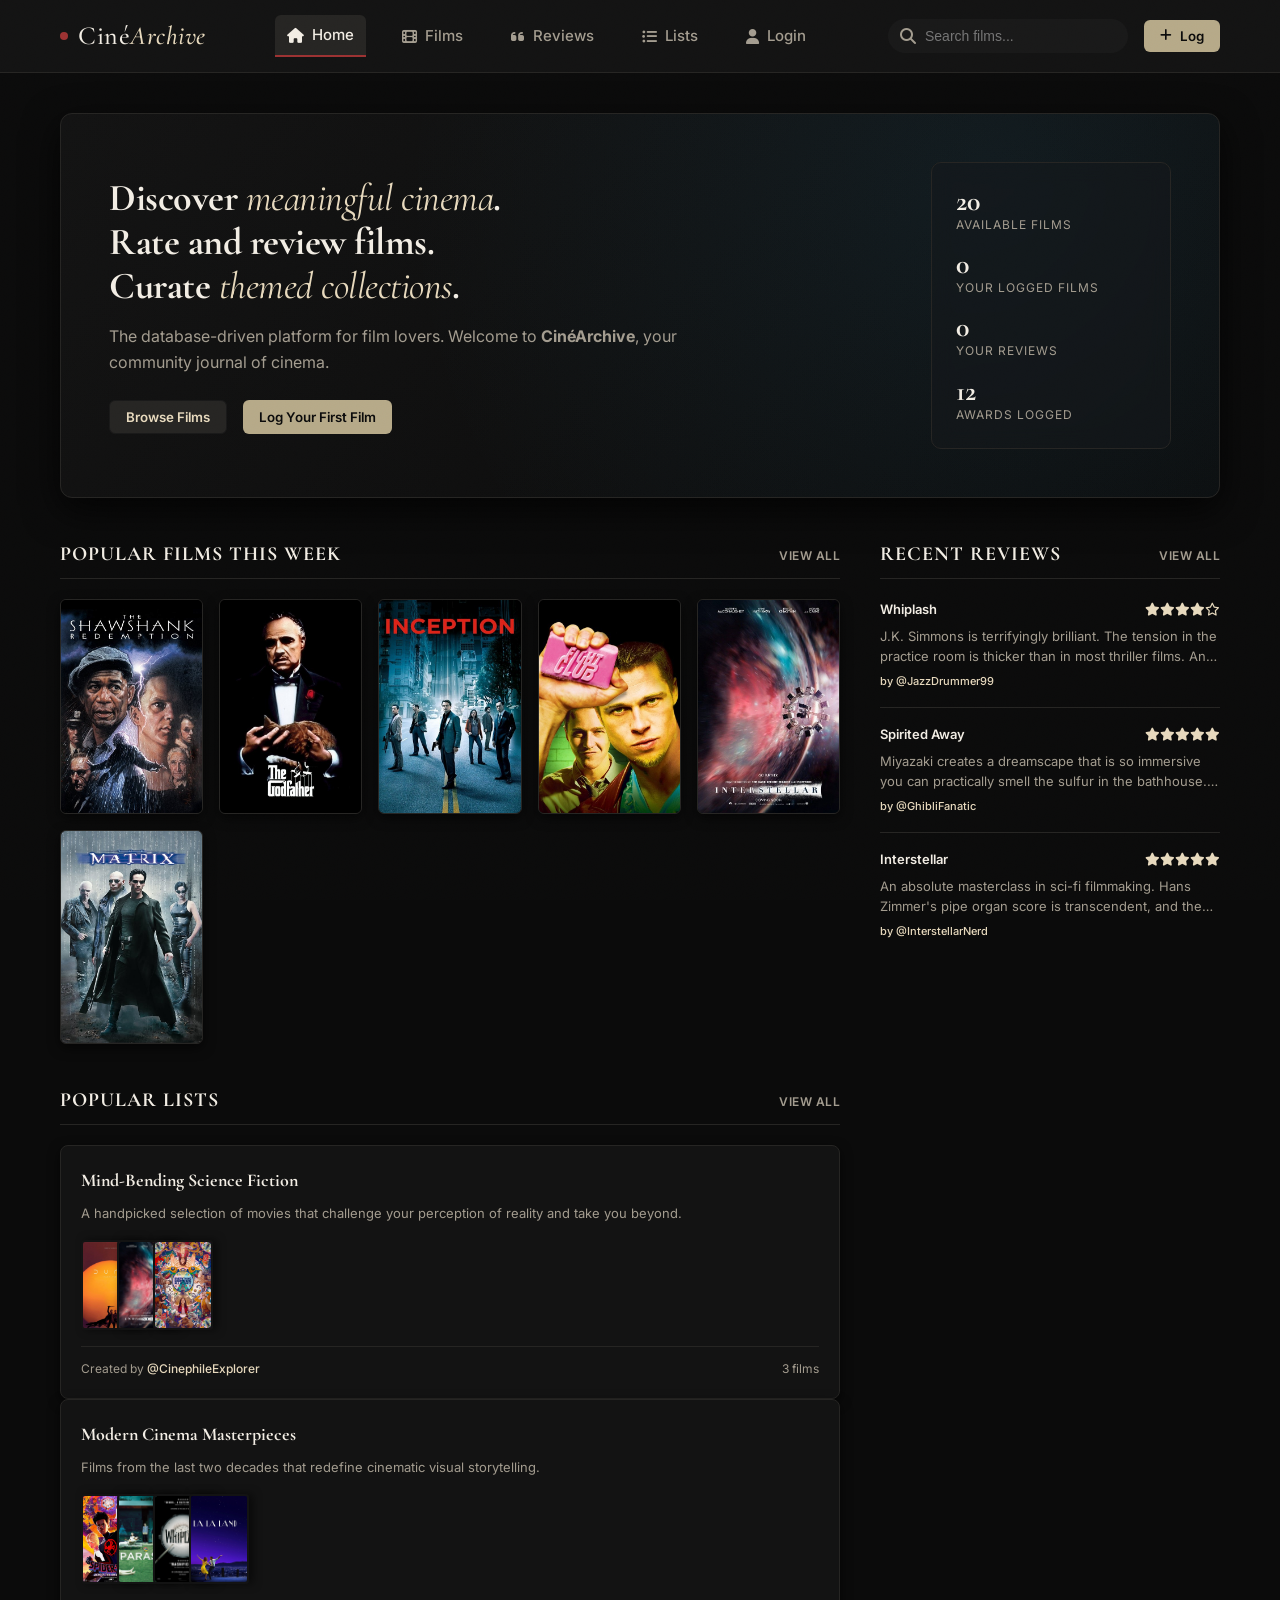
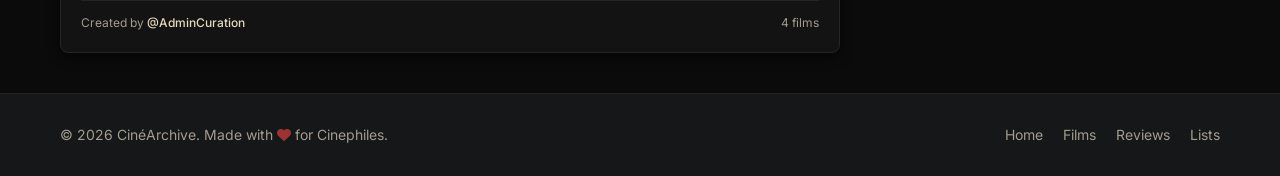
==== commit 61a71d20: "Merge pull request #11 from Hari-v542/feature/review-likes-and-list-view feat: Add review like butto" ====
--- a/index.html
+++ b/index.html
@@ -250,6 +250,34 @@
             </div>
 
             <div class="lists-catalog-grid" id="lists-catalog-grid">
+                <!-- Populated by JavaScript -->
+            </div>
+        </section>
+
+        <!-- ================= LIST DETAIL TAB ================= -->
+        <section id="list-detail-tab" class="tab-content hidden">
+            <div class="list-detail-nav-bar">
+                <button class="btn btn-secondary nav-redirect-btn" data-target="home" id="list-back-home-btn">
+                    <i class="fa-solid fa-house"></i> Back to Home
+                </button>
+                <button class="btn btn-secondary nav-redirect-btn" data-target="lists" id="list-back-lists-btn">
+                    <i class="fa-solid fa-arrow-left"></i> Back to Lists
+                </button>
+            </div>
+
+            <div class="list-detail-header-card">
+                <span class="badge" style="background: var(--color-orange); color: var(--text-white); font-weight: 600; text-transform: uppercase; font-size: 11px; padding: 4px 10px; border-radius: 4px; display: inline-block; margin-bottom: 12px;">Curated Collection</span>
+                <h1 id="list-detail-name">List Name</h1>
+                <p id="list-detail-description" class="section-desc"></p>
+                <div id="list-detail-meta" style="color: var(--text-color); font-size: 13px; display: flex; align-items: center; gap: 16px; flex-wrap: wrap; border-top: 1px solid var(--border-color); padding-top: 14px; margin-top: 16px;"></div>
+            </div>
+
+            <div class="section-header" style="margin-bottom: 18px;">
+                <h2>Films in this List</h2>
+                <span id="list-detail-count-badge" class="badge" style="font-size: 13px;">0 films</span>
+            </div>
+
+            <div class="films-grid-layout" id="list-detail-films-grid">
                 <!-- Populated by JavaScript -->
             </div>
         </section>
--- a/styles.css
+++ b/styles.css
@@ -1019,6 +1019,43 @@
 .list-author {
     color: var(--color-blue);
     font-weight: 500;
+}
+
+/* ==========================================================================
+   TAB: LIST DETAIL VIEW
+   ========================================================================== */
+.list-detail-nav-bar {
+    display: flex;
+    justify-content: space-between;
+    align-items: center;
+    margin-bottom: 24px;
+    flex-wrap: wrap;
+    gap: 12px;
+}
+
+.list-detail-header-card {
+    background: var(--panel-color);
+    border: 1px solid var(--border-color);
+    border-radius: 8px;
+    padding: 28px;
+    margin-bottom: 28px;
+    box-shadow: var(--shadow-sm);
+}
+
+.list-detail-header-card h1 {
+    font-family: var(--font-title);
+    font-size: 32px;
+    color: var(--text-white);
+    margin-bottom: 10px;
+    font-weight: 700;
+}
+
+.list-detail-header-card .section-desc {
+    font-size: 15px;
+    color: var(--text-color);
+    margin-bottom: 16px;
+    line-height: 1.6;
+    max-width: 850px;
 }
 
 /* ==========================================================================
